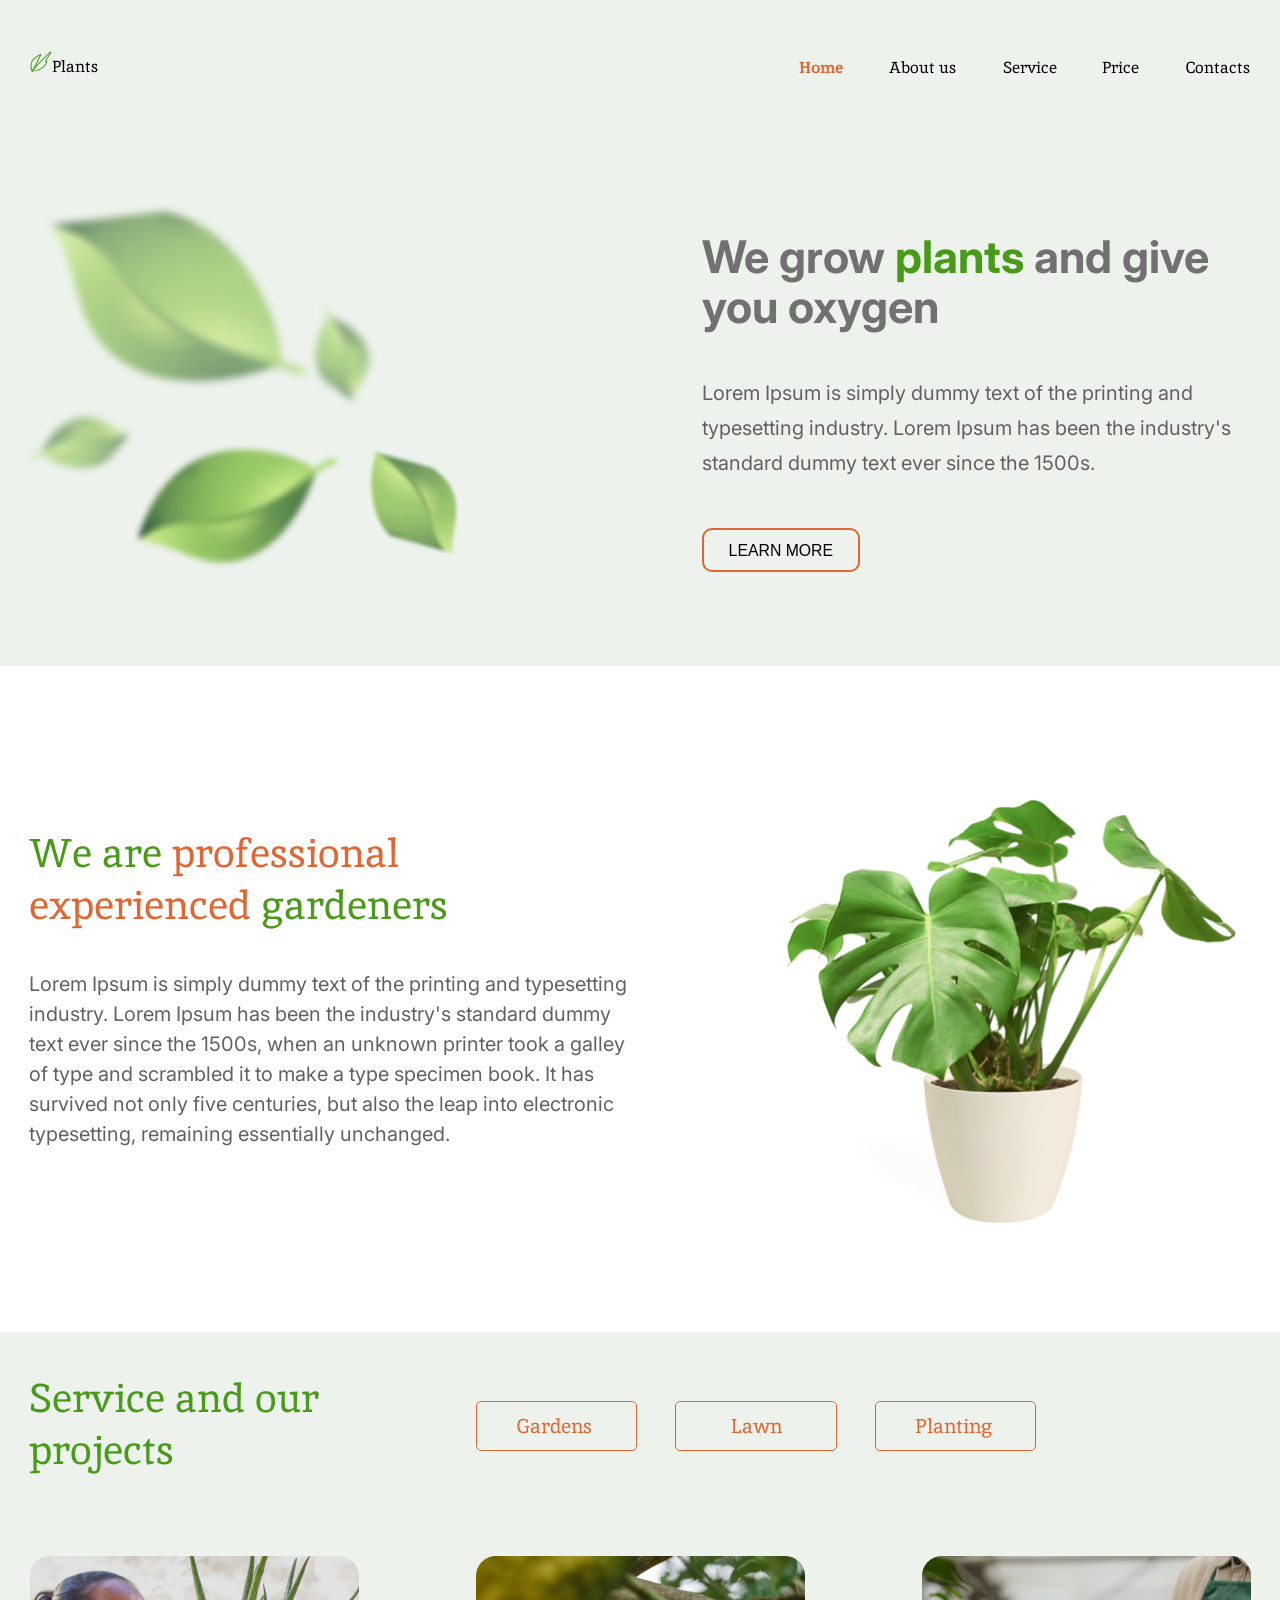
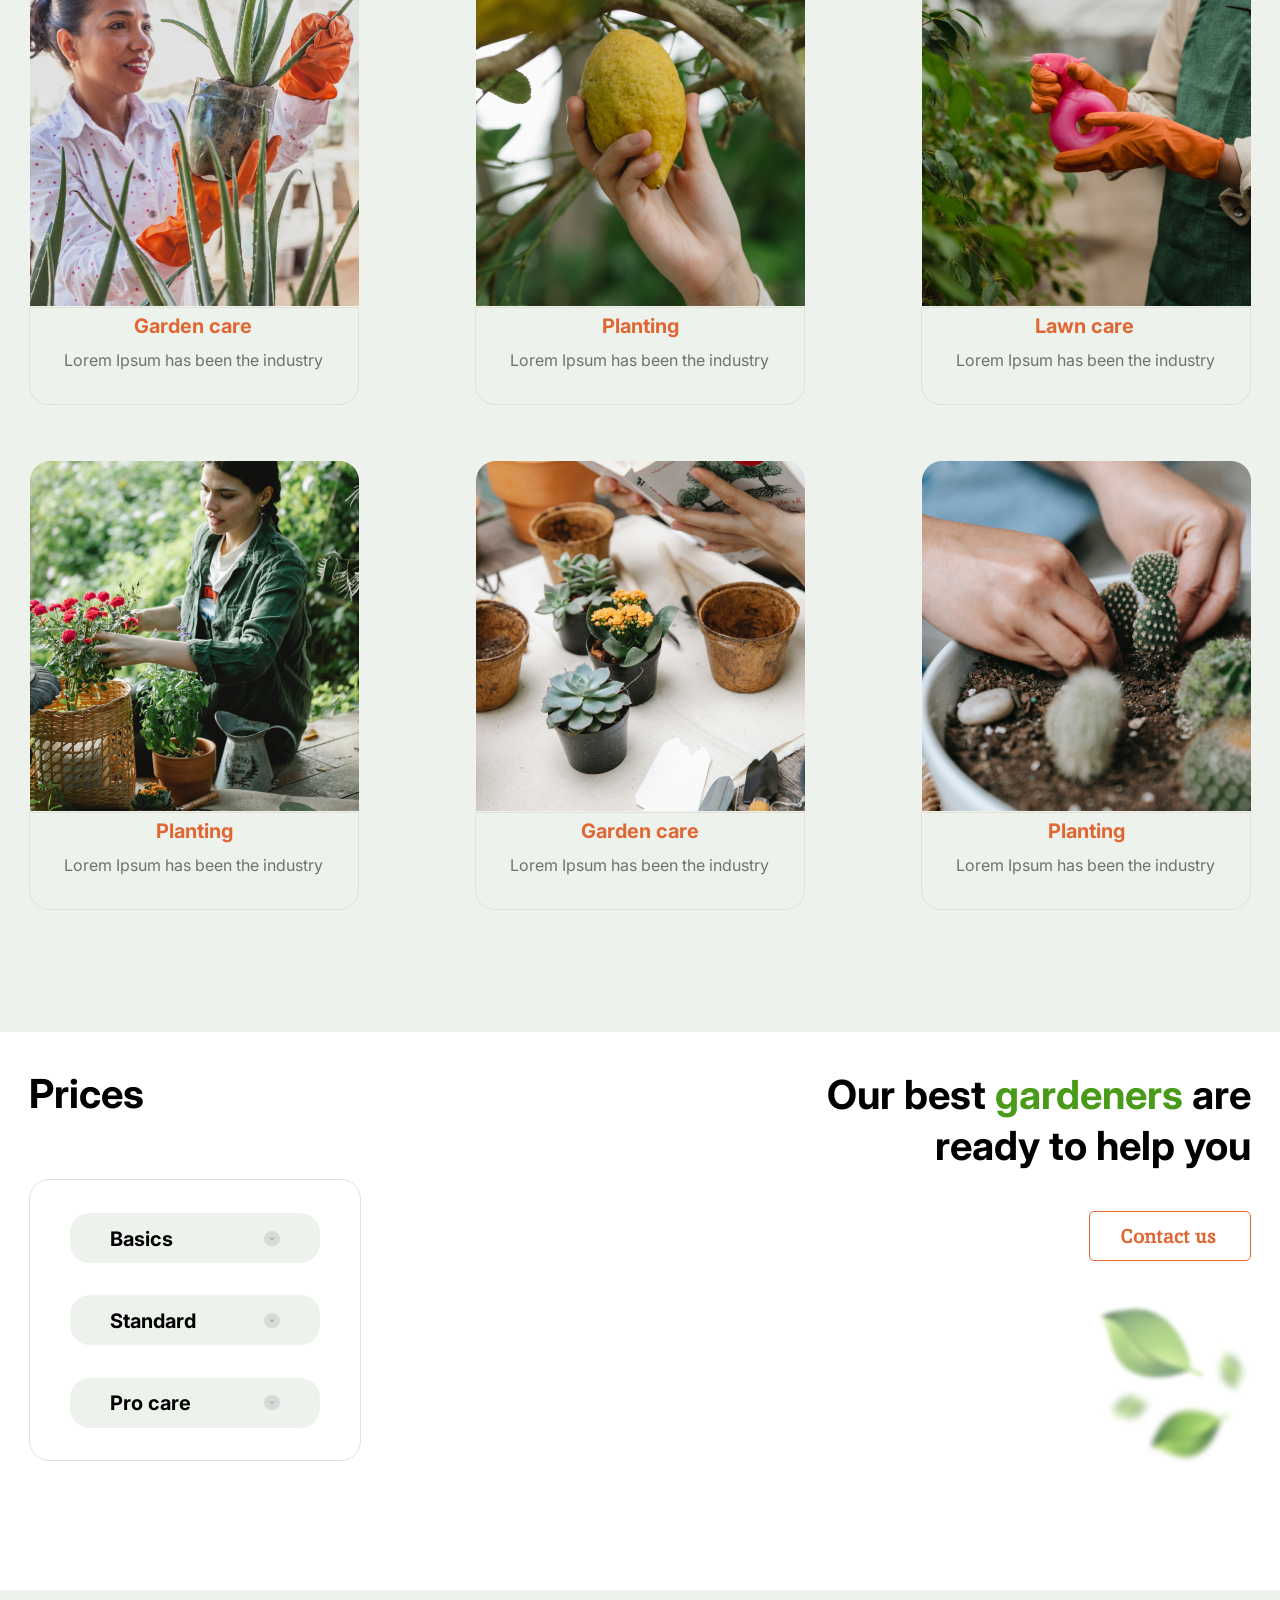
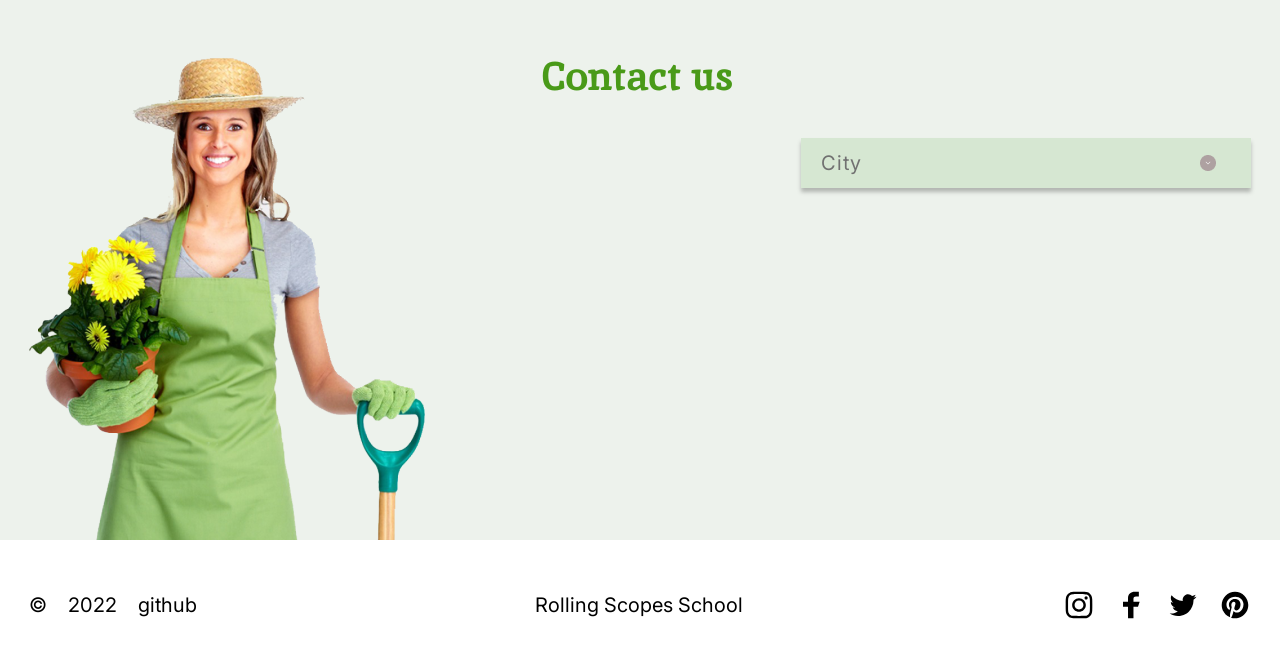
==== plants/index.html @ ed17586a "feat: add file index.js with self-assessment" ====
<!DOCTYPE html>
<html lang="en">
  <head>
    <meta charset="UTF-8">
    <meta http-equiv="X-UA-Compatible" content="IE=edge">
    <meta name="viewport" content="width=device-width, initial-scale=1.0">

    <link rel="icon" href="favicon.ico">
    <link rel="preconnect" href="https://fonts.googleapis.com">
    <link rel="preconnect" href="https://fonts.gstatic.com" crossorigin>
    <link
      href="https://fonts.googleapis.com/css2?family=Inika&family=Inter:wght@400;700&display=swap"
      rel="stylesheet"
    >

    <link rel="stylesheet" href="./style.css">
    <title>Plants</title>
  </head>
  <body>
    <!-- HEADER -->

    <header class="header">
      <div class="navbar">
        <div class="logo-box">
          <img class="logo-img" src="./assets/logo.svg" alt="Plants logo">
          <span class="logo-text">Plants</span>
        </div>

        <!-- NAVIGATION -->

        <nav class="nav">
          <ul class="nav-list">
            <li>
              <a class="nav-link nav-link__active" href="#welcome">Home</a>
            </li>
            <li><a class="nav-link nav-link__2" href="#about">About us</a></li>
            <li><a class="nav-link nav-link__3" href="#service">Service</a></li>
            <li><a class="nav-link nav-link__4" href="#prices">Price</a></li>
            <li>
              <a class="nav-link nav-link__5" href="#contacts">Contacts</a>
            </li>
          </ul>
        </nav>
      </div>
    </header>
    <main class="main">
      <!-- WELCOME SECTION -->

      <section class="section-welcome welcome" id="welcome">
        <div class="welcome-content content">
          <img class="welcome-img" src="./assets/leafs.png" alt="Leafs image">
          <div class="welcome-box">
            <h1 class="welcome-heading">
              We grow
              <span class="welcome-heading__green-text">plants</span>
              and give you oxygen
            </h1>
            <p class="welcome-text">
              Lorem Ipsum is simply dummy text of the printing and typesetting
              industry. Lorem Ipsum has been the industry's standard dummy text
              ever since the 1500s.
            </p>
            <button class="welcome-btn btn">Learn more</button>
          </div>
        </div>
      </section>

      <!-- ABOUT SECTION -->

      <section class="section-about about" id="about">
        <div class="about-content content">
          <div class="about-box">
            <h2 class="about-heading">
              We are
              <span class="about-heading__orange-text"
                >professional experienced</span
              >
              gardeners
            </h2>
            <p class="about-text">
              Lorem Ipsum is simply dummy text of the printing and typesetting
              industry. Lorem Ipsum has been the industry's standard dummy text
              ever since the 1500s, when an unknown printer took a galley of
              type and scrambled it to make a type specimen book. It has
              survived not only five centuries, but also the leap into
              electronic typesetting, remaining essentially unchanged.
            </p>
          </div>
          <img
            class="about-img"
            src="./assets/houseplant.png"
            alt="Houseplant image"
          >
        </div>
      </section>

      <!-- SERVICE SECTION -->
      <section class="section-service service" id="service">
        <div class="service-content content">
          <div class="service-box">
            <h2 class="service-heading">Service and our projects</h2>
            <div class="service-btns">
              <button class="service-btn btn">Gardens</button>
              <button class="service-btn btn">Lawn</button>
              <button class="service-btn btn">Planting</button>
            </div>
          </div>
          <div class="service-options">
            <div class="option-item">
              <img src="./assets/service1.png" alt="" class="option-img">
              <div class="option-box">
                <div class="option-name">Garden care</div>
                <div class="option-text">Lorem Ipsum has been the industry</div>
              </div>
            </div>
            <div class="option-item">
              <img src="./assets/service2.png" alt="" class="option-img">
              <div class="option-box">
                <div class="option-name">Planting</div>
                <div class="option-text">Lorem Ipsum has been the industry</div>
              </div>
            </div>
            <div class="option-item">
              <img src="./assets/service3.png" alt="" class="option-img">
              <div class="option-box">
                <div class="option-name">Lawn care</div>
                <div class="option-text">Lorem Ipsum has been the industry</div>
              </div>
            </div>
            <div class="option-item">
              <img src="./assets/service4.png" alt="" class="option-img">
              <div class="option-box">
                <div class="option-name">Planting</div>
                <div class="option-text">Lorem Ipsum has been the industry</div>
              </div>
            </div>
            <div class="option-item">
              <img src="./assets/service5.png" alt="" class="option-img">
              <div class="option-box">
                <div class="option-name">Garden care</div>
                <div class="option-text">Lorem Ipsum has been the industry</div>
              </div>
            </div>
            <div class="option-item">
              <img src="./assets/service6.png" alt="" class="option-img">
              <div class="option-box">
                <div class="option-name">Planting</div>
                <div class="option-text">Lorem Ipsum has been the industry</div>
              </div>
            </div>
          </div>
        </div>
      </section>

      <!-- PRICES SECTION -->

      <section class="section-prices prices" id="prices">
        <div class="prices-content content">
          <div class="prices-box">
            <h2 class="prices-heading">Prices</h2>
            <div class="prices-block">
              <div class="block-item">
                <p class="block-text">Basics</p>
                <img
                  class="block-img"
                  src="./assets/prices-btn.png"
                  alt="Prices button"
                >
              </div>
              <div class="block-item">
                <p class="block-text">Standard</p>
                <img
                  class="block-img"
                  src="./assets/prices-btn.png"
                  alt="Prices button"
                >
              </div>
              <div class="block-item">
                <p class="block-text">Pro care</p>
                <img
                  class="block-img"
                  src="./assets/prices-btn.png"
                  alt="Prices button"
                >
              </div>
            </div>
          </div>
          <div class="calling-box">
            <p class="calling-text">
              Our best <span class="calling-text__green">gardeners</span> are
              ready to help you
            </p>
            <button class="calling-btn btn">Contact us</button>
            <img
              class="calling-img"
              src="./assets/leafs_prices.png"
              alt="Leafs image"
            >
          </div>
        </div>
      </section>

      <!-- CONTACT US SECTION -->

      <section class="section-contacts contacts" id="contacts">
        <div class="contacts-content content">
          <img
            class="contacts-img"
            src="./assets/woman.png"
            alt="Woman with flowers"
          >
          <h2 class="contacts-heading">Contact us</h2>
          <div class="city-box">
            <div class="city-text">City</div>
            <img
              class="city-img"
              src="./assets/contacts_btn.png"
              alt="Contacts button"
            >
          </div>
        </div>
      </section>
    </main>

    <!-- FOOTER -->

    <footer class="footer">
      <div class="footer-content content">
        <div class="footer-data">
          <p>&copy;</p>
          <p>2022</p>
          <p>
            <a class="github-link footer-link" href="https://github.com/Ir4D"
              >github</a
            >
          </p>
        </div>
        <div class="footer-school">
          <p>
            <a
              class="school-link footer-link"
              href="https://rs.school/js-stage0/"
              >Rolling Scopes School</a
            >
          </p>
        </div>
        <div class="footer-media">
          <ul class="media-list">
            <li>
              <a class="media-icon media-inst footer-link" href="#">
                <img
                  class="media-icon"
                  src="./assets/media_inst.svg"
                  alt="Instagram icon"
                >
              </a>
            </li>
            <li>
              <a class="media-icon media-fb footer-link" href="#">
                <img
                  class="media-icon"
                  src="./assets/media_fb.svg"
                  alt="Facebook icon"
                >
              </a>
            </li>
            <li>
              <a class="media-icon media-tw footer-link" href="#">
                <img
                  class="media-icon"
                  src="./assets/media_tw.svg"
                  alt="Twitter icon"
                >
              </a>
            </li>
            <li>
              <a class="media-icon media-pint footer-link" href="#">
                <img
                  class="media-icon"
                  src="./assets/media_pint.svg"
                  alt="Pinterest icon"
                >
              </a>
            </li>
          </ul>
        </div>
      </div>
    </footer>
    <script src="index.js"></script>
  </body>
</html>
---- plants/style.css ----
* {
  margin: 0;
  padding: 0;
  box-sizing: border-box;
}

html {
  font-size: 62.5%;
  scroll-behavior: smooth;
}

body {
  font-family: "Inter", sans-serif;
  font-weight: 400;
  line-height: 1;
}

/* ****************************** */
/* GENERAL REUSABLE STYLES */
/* ****************************** */

.content {
  width: 122rem;
  margin: 0 auto;
}

.btn {
  transition-duration: 0.3s;
}

.btn:hover {
  background-color: #e06733;
  color: #ffffff;
  cursor: pointer;
}

/* ****************************** */
/* HEADER */
/* ****************************** */

.header {
  background-color: #edf2ec;
  font-family: "Inika", serif;
  height: 13.4rem;
  display: flex;
  align-items: center;
}

.logo-box {
  margin-top: -1.4rem;
  margin-left: -0.2rem;
}

.logo-img {
  width: 2.55rem;
  height: 2.16rem;
  margin-top: 0.54rem;
}

.logo-text {
  font-size: 1.6rem;
  line-height: 0.01rem;
  color: #000000;
  margin-left: -0.41rem;
}

.navbar {
  display: flex;
  justify-content: space-between;
  align-items: center;
  width: 122rem;
  margin: 0 auto;
  height: 5rem;
}

.nav-list {
  display: flex;
  justify-content: space-between;
  width: 45.25rem;
  list-style: none;
  margin-top: 0.13rem;
}

.nav-link:link,
.nav-link:visited {
  text-decoration: none;
  font-size: 1.6rem;
  color: #010201;
  transition: all 0.3s;
}

.nav-link:hover,
.nav-link:active,
.nav-link__active:link,
.nav-link__active:visited {
  color: #e06733;
  font-weight: 700;
  cursor: pointer;
}

.nav-link__active {
  margin-left: 0.1rem;
  letter-spacing: 0.032rem;
  font-weight: 900;
}

.nav-link__2 {
  margin-left: -0.02rem;
}

.nav-link__3 {
  margin-left: 0.1rem;
}

.nav-link__4 {
  margin-right: 0.1rem;
}

.nav-link__5 {
  margin-right: 0.02rem;
}

/* ****************************** */
/* WELCOME SECTION */
/* ****************************** */

.section-welcome {
  height: 53.2rem;
  background-color: #edf2ec;
}

.welcome-content {
  display: flex;
  padding-top: 6.2rem;
}

.welcome-img {
  width: 46.2rem;
  height: 42.3rem;
  margin-top: -0.9rem;
  margin-left: -0.95rem;
}

.welcome-box {
  width: 54.9rem;
  height: 34rem;
  margin-left: 22rem;
  margin-top: 3.6rem;
}

.welcome-heading {
  color: #717171;
  font-size: 4.5rem;
  font-weight: 700;
  font-style: normal;
  line-height: 5rem;
}

.welcome-heading__green-text {
  color: #499a18;
}

.welcome-text {
  font-size: 2rem;
  font-style: normal;
  line-height: 175%;
  color: #636060;
  margin-top: 4.37rem;
}

.welcome-btn {
  border: 2px solid #e06733;
  border-radius: 10px;
  background-color: #edf2ec;
  margin-top: 4.75rem;
  text-transform: uppercase;
  color: #000000;
  font-size: 1.58rem;
  line-height: 1.7rem;
  padding: 1.15rem 2.48rem;
}

/* ****************************** */
/* ABOUT SECTION */
/* ****************************** */

.section-about {
  height: 66.6rem;
  background-color: #ffffff;
}

.about-content {
  display: flex;
  justify-content: space-between;
  padding-top: 9.3rem;
}

.about-box {
  width: 60.5rem;
  margin-top: 6.8rem;
  margin-left: -0.1rem;
  margin-right: -1rem;
}

.about-heading {
  width: 46.3rem;
  font-family: "Inika";
  font-style: normal;
  font-weight: 400;
  font-size: 4rem;
  line-height: 5.2rem;
  color: #499a18;
}

.about-heading__orange-text {
  color: #e06733;
}

.about-text {
  margin-top: 3.83rem;
  font-family: "Inter";
  font-style: normal;
  font-weight: 400;
  font-size: 2rem;
  line-height: 3rem;
  color: #636060;
}

.about-img {
  width: 46.35rem;
  height: 48rem;
}

/* ****************************** */
/* SERVICE SECTION */
/* ****************************** */

.section-service {
  height: 130rem;
  background-color: #edf2ec;
}

.service-content {
  padding-top: 4rem;
}

.service-box {
  display: flex;
  justify-content: space-between;
  width: 100.7rem;
}

.service-heading {
  font-family: "Inika";
  font-style: normal;
  font-weight: 400;
  font-size: 4rem;
  line-height: 5.2rem;
  color: #499a18;
  width: 30.6rem;
  margin-left: -0.1rem;
}

.service-btn {
  background-color: #edf2ec;
  border: 1px solid #e06733;
  border-radius: 5px;
  margin-top: 2.93rem;
  width: 16.12rem;
  height: 4.95rem;
  margin-left: 3.5rem;
  font-family: "Inika";
  font-style: normal;
  font-weight: 400;
  color: #e06733;
  font-size: 2rem;
  line-height: 2.6rem;
  padding-top: 0.01rem;
}

.service-btn:nth-child(1) {
  letter-spacing: 0.008rem;
  padding-right: 0.49rem;
}

.service-btn:nth-child(3) {
  letter-spacing: 0.007rem;
  margin-right: 0.12rem;
  padding-right: 0.28rem;
}

.service-options {
  display: grid;
  grid-template-columns: repeat(3, 1fr);
  grid-column-gap: 11.6rem;
  padding-top: 8rem;
  margin-right: -0.04rem;
  margin-left: -0.15rem;
}

.option-item {
  padding-bottom: 5.55rem;
}

.option-box {
  height: 9.8rem;
  border: 1px solid #e3e1d5;
  border-radius: 0 0 2rem 2rem;
}

.option-name {
  font-weight: 700;
  font-size: 2rem;
  line-height: 1.7rem;
  color: #e06733;
  text-align: center;
  margin: 1rem 0.08rem 1.5rem 0rem;
}

.option-item:nth-child(2) .option-box .option-name {
  margin-left: 0.35rem;
}

.option-item:nth-child(3) .option-box .option-name {
  margin-right: 0.25rem;
}

.option-item:nth-child(4) .option-box .option-name {
  margin-left: 0.24rem;
}

.option-item:nth-child(5) .option-box .option-name {
  margin-left: 0.17rem;
}

.option-item:nth-child(6) .option-box .option-name {
  margin-left: 0.25rem;
}

.option-text {
  text-align: center;
  font-size: 1.6rem;
  line-height: 2rem;
  color: #717171;
}

/* ****************************** */
/* PRICES SECTION */
/* ****************************** */

.section-prices {
  height: 55.84rem;
  background-color: #ffffff;
}

.prices-content {
  display: flex;
  justify-content: space-between;
  padding-top: 3.84rem;
}

.prices-box {
  width: 33.2rem;
}

.prices-heading {
  font-weight: 700;
  font-size: 4rem;
  line-height: 4.8rem;
  color: #000000;
  margin-left: -0.11rem;
}

.prices-block {
  display: flex;
  flex-direction: column;
  justify-content: space-evenly;
  width: 33.2rem;
  height: 28.201rem;
  border: 1px solid #e3e1d5;
  border-radius: 2rem;
  margin-top: 6.1rem;
  margin-left: -0.11rem;
  padding-left: 4.05rem;
}

.block-item {
  display: flex;
  justify-content: space-between;
  align-items: center;
  background-color: #edf2ec;
  border-radius: 20px;
  width: 25rem;
  height: 5rem;
  padding: 0.19rem 4rem 0 3.93rem;
}

.block-item:nth-child(3) {
  padding-top: 0.12rem;
}

.block-text {
  font-weight: 700;
  font-size: 2rem;
  line-height: 2rem;
  color: #000000;
}

.block-img {
  width: 1.6rem;
  height: 1.6rem;
}

.calling-box {
  display: flex;
  flex-direction: column;
  align-items: flex-end;
  width: 45.2rem;
}

.calling-text {
  font-size: 4rem;
  font-weight: 700;
  color: #000000;
  line-height: 5.1rem;
  text-align: end;
  margin-top: -0.1rem;
  margin-right: -0.12rem;
}

.calling-text__green {
  color: #499a18;
}

.calling-btn {
  border: 1px solid #e06733;
  border-radius: 5px;
  width: 16.2rem;
  height: 5rem;
  background-color: #ffffff;
  font-family: "Inika";
  font-weight: 700;
  font-size: 20px;
  line-height: 26px;
  text-align: center;
  color: #e06733;
  margin-top: 4rem;
  margin-right: -0.11rem;
  padding-right: 0.28rem;
}

.calling-img {
  width: 16.4rem;
  height: 18.6rem;
  margin-top: 3.45rem;
  margin-right: -0.85rem;
}

/* ****************************** */
/* CONTACT US SECTION */
/* ****************************** */

.section-contacts {
  height: 55rem;
  background-color: #edf2ec;
}

.contacts-content {
  display: flex;
  justify-content: space-between;
  padding-top: 5.32rem;
}

.contacts-img {
  width: 40rem;
  height: 49.699rem;
  margin-left: -0.1rem;
  margin-top: -0.1rem;
}

.contacts-heading {
  font-family: "Inika";
  font-weight: 900;
  font-size: 4rem;
  letter-spacing: -0.009rem;
  color: #499a18;
  margin-top: 1.2rem;
  margin-left: 4.42rem;
}

.city-box {
  display: flex;
  justify-content: space-between;
  align-items: center;
  width: 45rem;
  height: 5rem;
  background: #d6e7d2;
  box-shadow: 0px 4px 4px rgba(0, 0, 0, 0.25);
  border-radius: 0px;
  margin-top: 9.48rem;
  margin-right: -0.1rem;
  padding: 0 3.46rem 0 1.987rem;
}

.city-text {
  font-size: 2rem;
  line-height: 4rem;
  letter-spacing: 0.05em;
  color: #717171;
}

/* ****************************** */
/* FOOTER */
/* ****************************** */

.footer {
  height: 13rem;
  background-color: #ffffff;
}

.footer-content {
  display: flex;
  justify-content: space-between;
  padding-top: 2rem;
}

.footer-data {
  display: flex;
  justify-content: space-between;
  width: 16.83rem;
  font-size: 2rem;
  line-height: 5rem;
  color: #000000;
  margin-top: 1.99rem;
  margin-left: -0.1rem;
}

.github-link {
  text-decoration: none;
  color: #000000;
}

.footer-school {
  font-size: 2rem;
  line-height: 5rem;
  color: #000000;
  margin-top: 2rem;
  margin-left: 1.76rem;
}

.school-link {
  text-decoration: none;
  color: #000000;
}

.media-list {
  display: flex;
  justify-content: space-between;
  list-style: none;
  width: 18.8rem;
  margin-top: 2.9rem;
  margin-right: -0.07rem;
}

.footer-link:link,
.footer-link:visited {
  text-decoration: none;
  transition-duration: 0.3s;
}

.footer-link:hover,
.footer-link:active {
  cursor: pointer;
  filter: drop-shadow(2px 2px 1px #499a18);
}
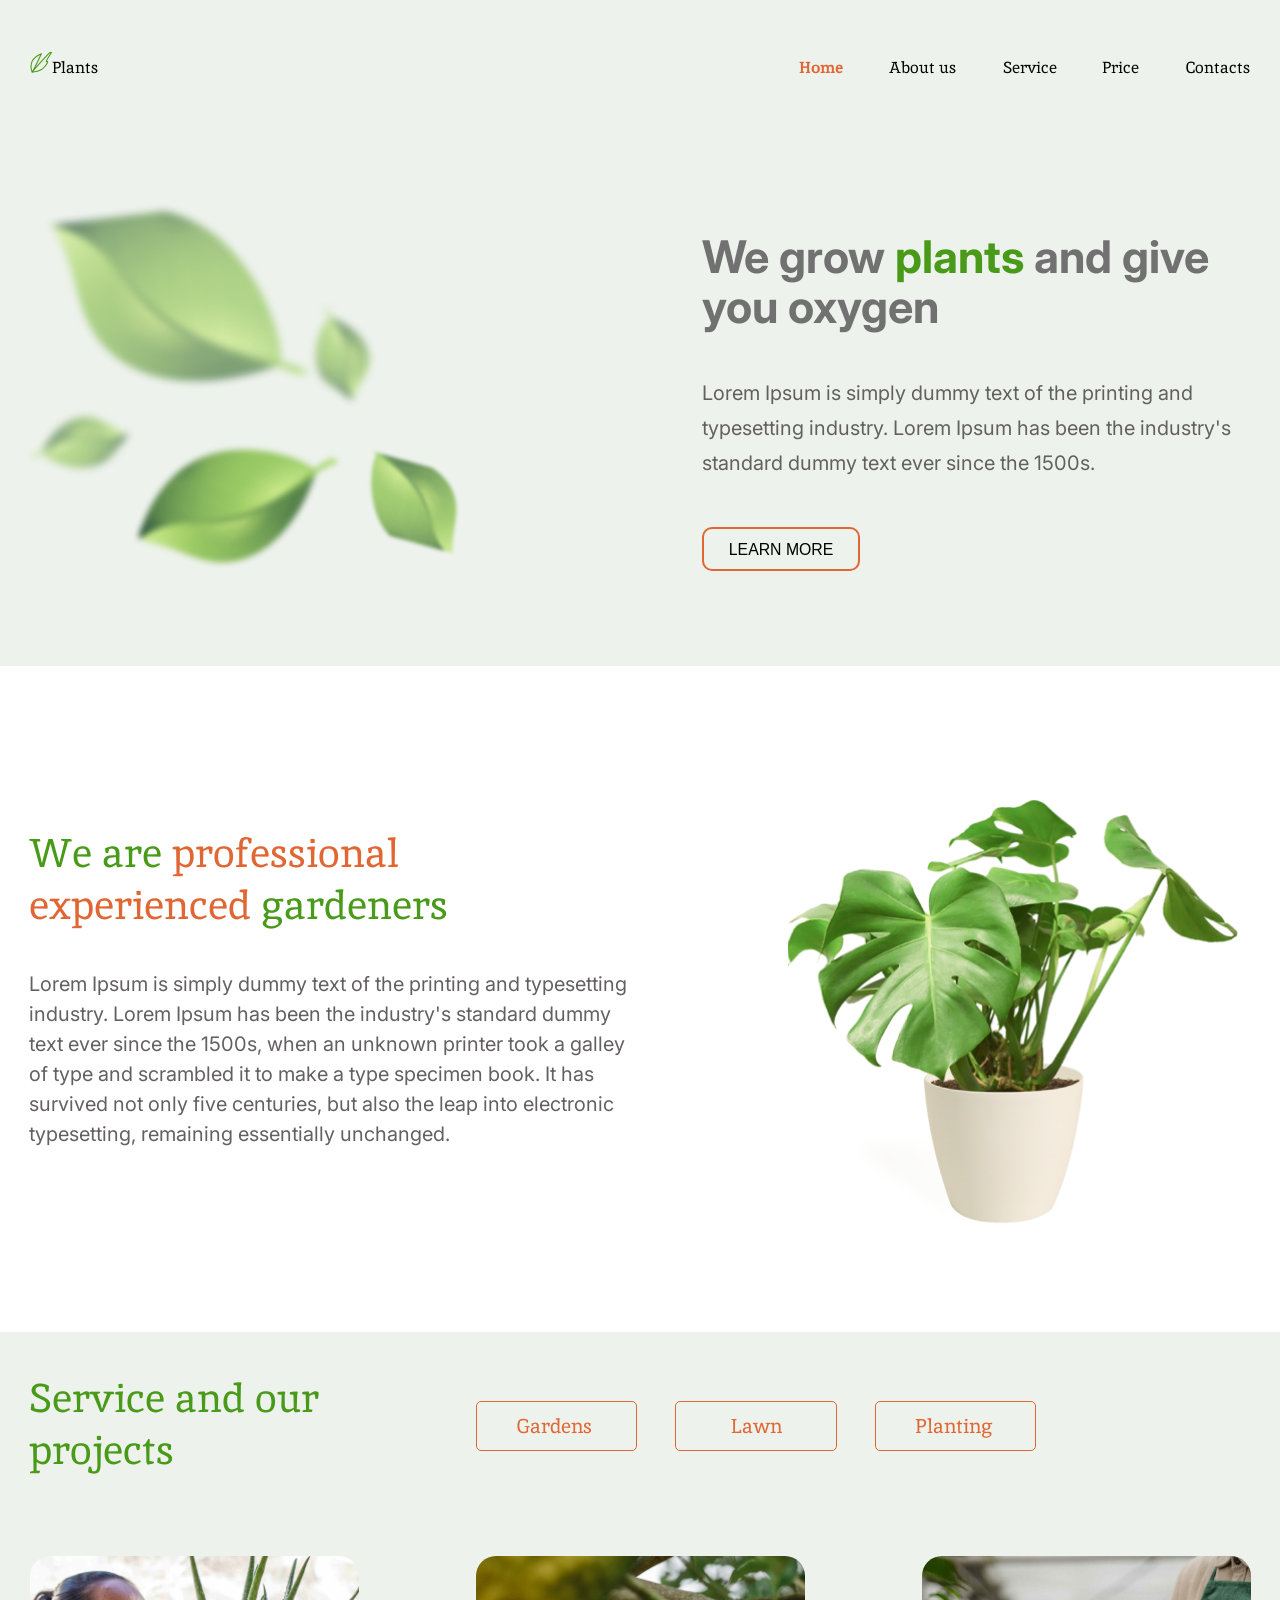
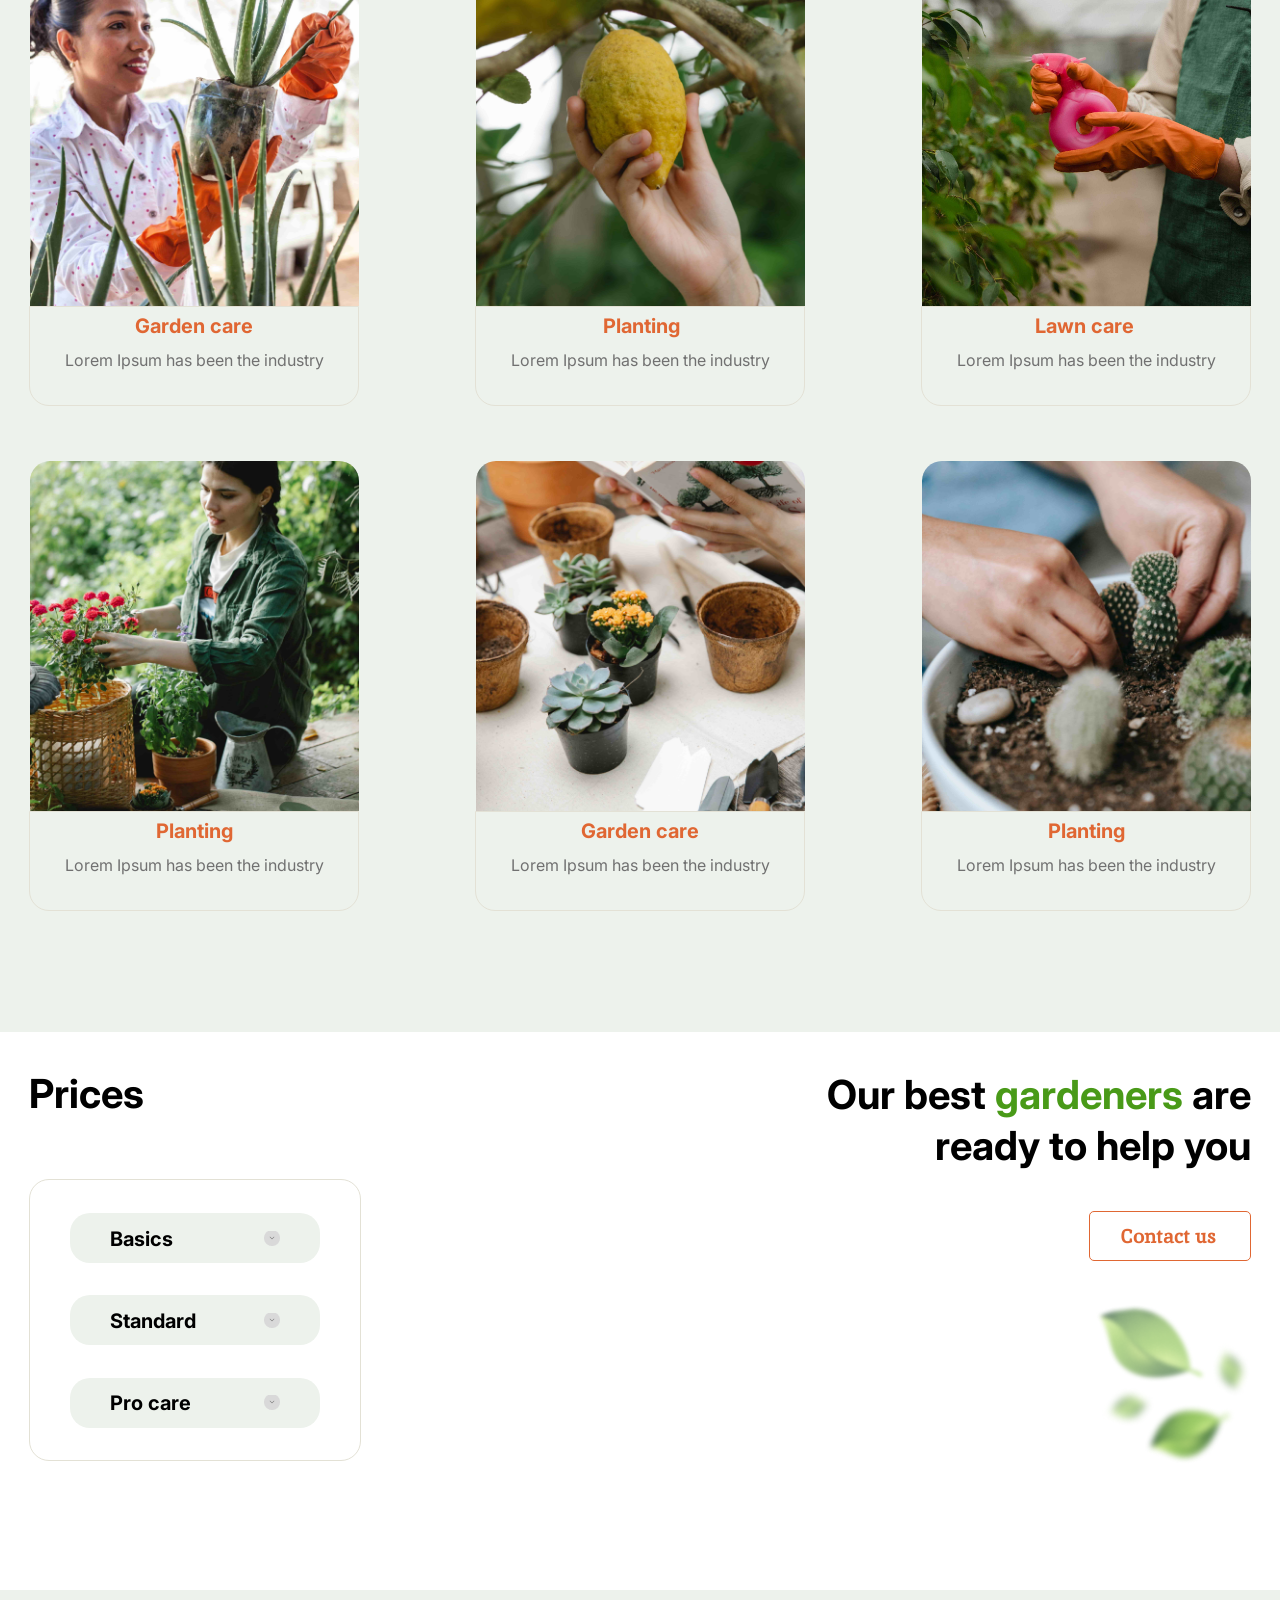
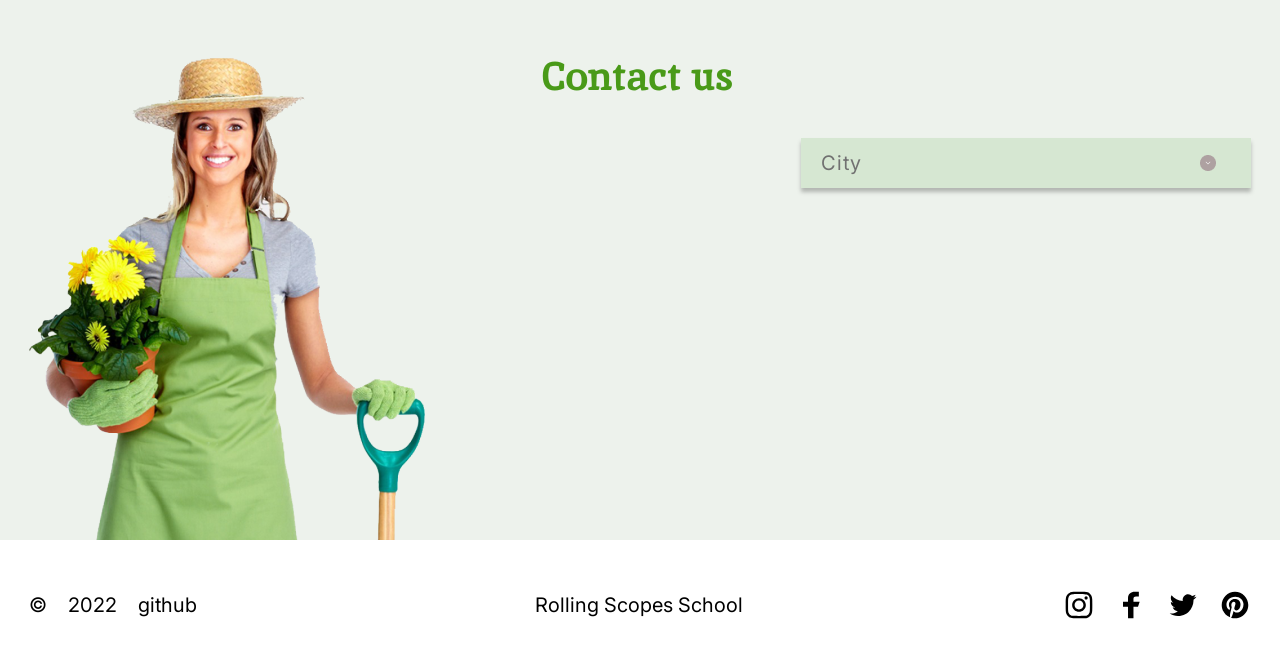
==== commit ced48a16: "refactor: change img and icon insertion to css properties" ====
--- a/plants/index.html
+++ b/plants/index.html
@@ -22,7 +22,7 @@
     <header class="header">
       <div class="navbar">
         <div class="logo-box">
-          <img class="logo-img" src="./assets/logo.svg" alt="Plants logo">
+          <div class="logo-img"></div>
           <span class="logo-text">Plants</span>
         </div>
 
@@ -48,7 +48,7 @@
 
       <section class="section-welcome welcome" id="welcome">
         <div class="welcome-content content">
-          <img class="welcome-img" src="./assets/leafs.png" alt="Leafs image">
+          <div class="welcome-img"></div>
           <div class="welcome-box">
             <h1 class="welcome-heading">
               We grow
@@ -86,11 +86,7 @@
               electronic typesetting, remaining essentially unchanged.
             </p>
           </div>
-          <img
-            class="about-img"
-            src="./assets/houseplant.png"
-            alt="Houseplant image"
-          >
+          <div class="about-img"></div>
         </div>
       </section>
 
@@ -107,42 +103,42 @@
           </div>
           <div class="service-options">
             <div class="option-item">
-              <img src="./assets/service1.png" alt="" class="option-img">
+              <div class="option-img img-service1"></div>
               <div class="option-box">
                 <div class="option-name">Garden care</div>
                 <div class="option-text">Lorem Ipsum has been the industry</div>
               </div>
             </div>
             <div class="option-item">
-              <img src="./assets/service2.png" alt="" class="option-img">
+              <div class="option-img img-service2"></div>
               <div class="option-box">
                 <div class="option-name">Planting</div>
                 <div class="option-text">Lorem Ipsum has been the industry</div>
               </div>
             </div>
             <div class="option-item">
-              <img src="./assets/service3.png" alt="" class="option-img">
+              <div class="option-img img-service3"></div>
               <div class="option-box">
                 <div class="option-name">Lawn care</div>
                 <div class="option-text">Lorem Ipsum has been the industry</div>
               </div>
             </div>
             <div class="option-item">
-              <img src="./assets/service4.png" alt="" class="option-img">
+              <div class="option-img img-service4"></div>
               <div class="option-box">
                 <div class="option-name">Planting</div>
                 <div class="option-text">Lorem Ipsum has been the industry</div>
               </div>
             </div>
             <div class="option-item">
-              <img src="./assets/service5.png" alt="" class="option-img">
+              <div class="option-img img-service5"></div>
               <div class="option-box">
                 <div class="option-name">Garden care</div>
                 <div class="option-text">Lorem Ipsum has been the industry</div>
               </div>
             </div>
             <div class="option-item">
-              <img src="./assets/service6.png" alt="" class="option-img">
+              <div class="option-img img-service6"></div>
               <div class="option-box">
                 <div class="option-name">Planting</div>
                 <div class="option-text">Lorem Ipsum has been the industry</div>
@@ -161,27 +157,15 @@
             <div class="prices-block">
               <div class="block-item">
                 <p class="block-text">Basics</p>
-                <img
-                  class="block-img"
-                  src="./assets/prices-btn.png"
-                  alt="Prices button"
-                >
+                <div class="block-img"></div>
               </div>
               <div class="block-item">
                 <p class="block-text">Standard</p>
-                <img
-                  class="block-img"
-                  src="./assets/prices-btn.png"
-                  alt="Prices button"
-                >
+                <div class="block-img"></div>
               </div>
               <div class="block-item">
                 <p class="block-text">Pro care</p>
-                <img
-                  class="block-img"
-                  src="./assets/prices-btn.png"
-                  alt="Prices button"
-                >
+                <div class="block-img"></div>
               </div>
             </div>
           </div>
@@ -191,11 +175,7 @@
               ready to help you
             </p>
             <button class="calling-btn btn">Contact us</button>
-            <img
-              class="calling-img"
-              src="./assets/leafs_prices.png"
-              alt="Leafs image"
-            >
+            <div class="calling-img"></div>
           </div>
         </div>
       </section>
@@ -204,19 +184,11 @@
 
       <section class="section-contacts contacts" id="contacts">
         <div class="contacts-content content">
-          <img
-            class="contacts-img"
-            src="./assets/woman.png"
-            alt="Woman with flowers"
-          >
+          <div class="contacts-img"></div>
           <h2 class="contacts-heading">Contact us</h2>
           <div class="city-box">
             <div class="city-text">City</div>
-            <img
-              class="city-img"
-              src="./assets/contacts_btn.png"
-              alt="Contacts button"
-            >
+            <div class="city-img"></div>
           </div>
         </div>
       </section>
@@ -247,40 +219,16 @@
         <div class="footer-media">
           <ul class="media-list">
             <li>
-              <a class="media-icon media-inst footer-link" href="#">
-                <img
-                  class="media-icon"
-                  src="./assets/media_inst.svg"
-                  alt="Instagram icon"
-                >
-              </a>
-            </li>
-            <li>
-              <a class="media-icon media-fb footer-link" href="#">
-                <img
-                  class="media-icon"
-                  src="./assets/media_fb.svg"
-                  alt="Facebook icon"
-                >
-              </a>
-            </li>
-            <li>
-              <a class="media-icon media-tw footer-link" href="#">
-                <img
-                  class="media-icon"
-                  src="./assets/media_tw.svg"
-                  alt="Twitter icon"
-                >
-              </a>
-            </li>
-            <li>
-              <a class="media-icon media-pint footer-link" href="#">
-                <img
-                  class="media-icon"
-                  src="./assets/media_pint.svg"
-                  alt="Pinterest icon"
-                >
-              </a>
+              <a class="media-icon media-inst footer-link" href="#"> </a>
+            </li>
+            <li>
+              <a class="media-icon media-fb footer-link" href="#"> </a>
+            </li>
+            <li>
+              <a class="media-icon media-tw footer-link" href="#"> </a>
+            </li>
+            <li>
+              <a class="media-icon media-pint footer-link" href="#"> </a>
             </li>
           </ul>
         </div>
--- a/plants/style.css
+++ b/plants/style.css
@@ -47,21 +47,25 @@
 }
 
 .logo-box {
-  margin-top: -1.4rem;
-  margin-left: -0.2rem;
+  margin-top: -1.22rem;
+  margin-left: -0.05rem;
 }
 
 .logo-img {
-  width: 2.55rem;
-  height: 2.16rem;
+  display: inline-block;
+  width: 2.3rem;
+  height: 2.1rem;
   margin-top: 0.54rem;
+  margin-right: 0.09rem;
+  background: url(./assets/logo.svg) 100% 100% no-repeat;
+  background-size: cover;
 }
 
 .logo-text {
   font-size: 1.6rem;
-  line-height: 0.01rem;
   color: #000000;
   margin-left: -0.41rem;
+  margin-top: 0.5rem;
 }
 
 .navbar {
@@ -139,6 +143,8 @@
   height: 42.3rem;
   margin-top: -0.9rem;
   margin-left: -0.95rem;
+  background: url(./assets/leafs.png) 100% 100% no-repeat;
+  background-size: cover;
 }
 
 .welcome-box {
@@ -172,12 +178,12 @@
   border: 2px solid #e06733;
   border-radius: 10px;
   background-color: #edf2ec;
-  margin-top: 4.75rem;
+  margin-top: 4.65rem;
   text-transform: uppercase;
   color: #000000;
   font-size: 1.58rem;
   line-height: 1.7rem;
-  padding: 1.15rem 2.48rem;
+  padding: 1.22rem 2.5rem 1.05rem;
 }
 
 /* ****************************** */
@@ -229,6 +235,9 @@
 .about-img {
   width: 46.35rem;
   height: 48rem;
+  background: url(./assets/houseplant.png) 100% 100% no-repeat;
+  background-size: cover;
+  margin-right: -0.15rem;
 }
 
 /* ****************************** */
@@ -295,15 +304,52 @@
   grid-column-gap: 11.6rem;
   padding-top: 8rem;
   margin-right: -0.04rem;
-  margin-left: -0.15rem;
+  margin-left: -0.1rem;
 }
 
 .option-item {
-  padding-bottom: 5.55rem;
+  padding-bottom: 5.5rem;
+}
+
+.option-img {
+  width: 32.9rem;
+  height: 35rem;
+  border-radius: 2rem 2rem 0 0;
+  margin-left: 0.1rem;
+}
+
+.img-service1 {
+  background: url(./assets/service-1.png) 100% 50% no-repeat;
+  background-size: cover;
+}
+
+.img-service2 {
+  background: url(./assets/service-2.png) 100% 50% no-repeat;
+  background-size: cover;
+}
+
+.img-service3 {
+  background: url(./assets/service-3.png) 50% 100% no-repeat;
+  background-size: cover;
+}
+
+.img-service4 {
+  background: url(./assets/service-4.png) 100% 50% no-repeat;
+  background-size: cover;
+}
+
+.img-service5 {
+  background: url(./assets/service-5.png) 100% 50% no-repeat;
+  background-size: cover;
+}
+
+.img-service6 {
+  background: url(./assets/service-6.png) 100% 50% no-repeat;
+  background-size: cover;
 }
 
 .option-box {
-  height: 9.8rem;
+  height: 10rem;
   border: 1px solid #e3e1d5;
   border-radius: 0 0 2rem 2rem;
 }
@@ -314,7 +360,7 @@
   line-height: 1.7rem;
   color: #e06733;
   text-align: center;
-  margin: 1rem 0.08rem 1.5rem 0rem;
+  margin: 1.1rem 0.08rem 1.5rem 0rem;
 }
 
 .option-item:nth-child(2) .option-box .option-name {
@@ -409,6 +455,8 @@
 .block-img {
   width: 1.6rem;
   height: 1.6rem;
+  background: url(./assets/prices-btn.png) 100% 100% no-repeat;
+  background-size: cover;
 }
 
 .calling-box {
@@ -454,6 +502,8 @@
   height: 18.6rem;
   margin-top: 3.45rem;
   margin-right: -0.85rem;
+  background: url(./assets/leafs_prices.png) 100% 100% no-repeat;
+  background-size: cover;
 }
 
 /* ****************************** */
@@ -476,6 +526,8 @@
   height: 49.699rem;
   margin-left: -0.1rem;
   margin-top: -0.1rem;
+  background: url(./assets/woman.png) 100% 100% no-repeat;
+  background-size: cover;
 }
 
 .contacts-heading {
@@ -509,6 +561,13 @@
   color: #717171;
 }
 
+.city-img {
+  width: 1.6rem;
+  height: 1.6rem;
+  background: url(./assets/contacts_btn.png) 100% 100% no-repeat;
+  background-size: cover;
+}
+
 /* ****************************** */
 /* FOOTER */
 /* ****************************** */
@@ -562,6 +621,32 @@
   margin-right: -0.07rem;
 }
 
+.media-icon {
+  display: inline-block;
+  width: 3.2rem;
+  height: 3.2rem;
+}
+
+.media-inst {
+  background: url(./assets/media_inst.svg) 100% 100% no-repeat;
+  background-size: cover;
+}
+
+.media-fb {
+  background: url(./assets/media_fb.svg) 100% 100% no-repeat;
+  background-size: cover;
+}
+
+.media-tw {
+  background: url(./assets/media_tw.svg) 100% 100% no-repeat;
+  background-size: cover;
+}
+
+.media-pint {
+  background: url(./assets/media_pint.svg) 100% 100% no-repeat;
+  background-size: cover;
+}
+
 .footer-link:link,
 .footer-link:visited {
   text-decoration: none;
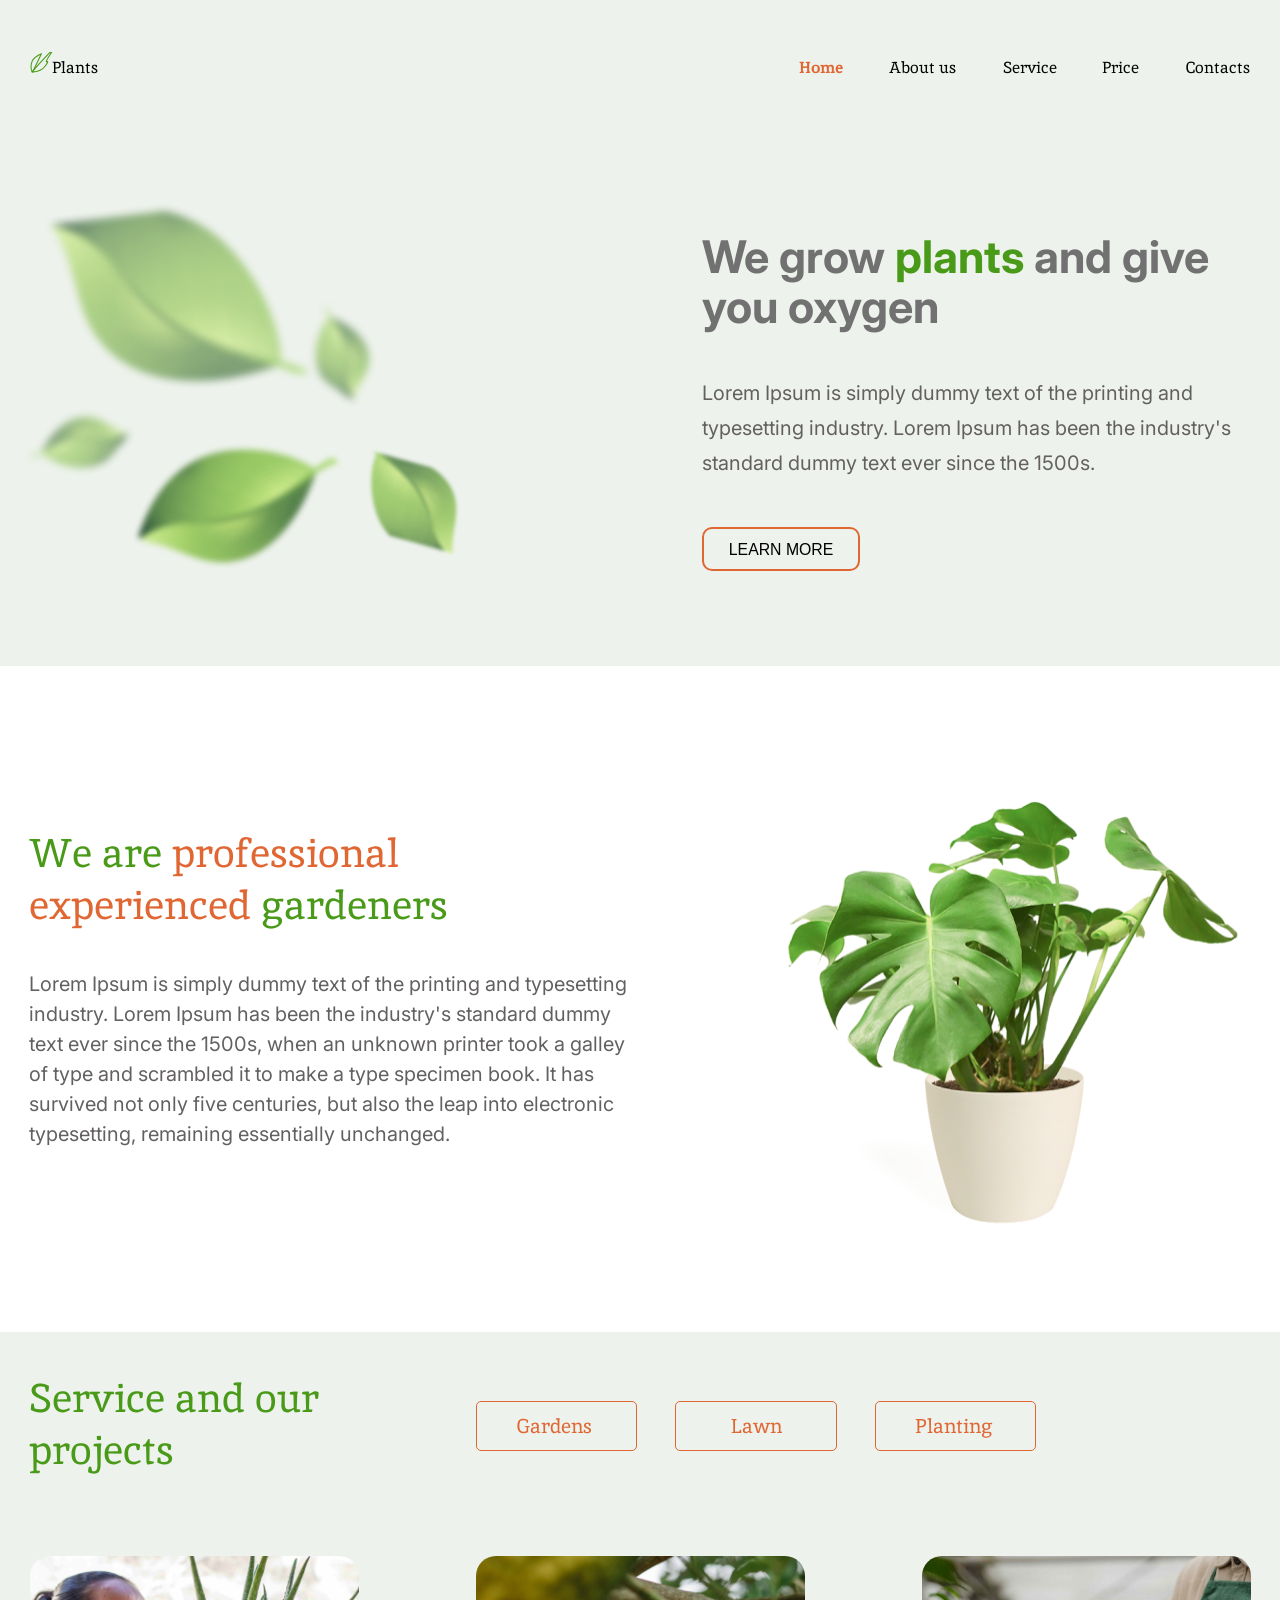
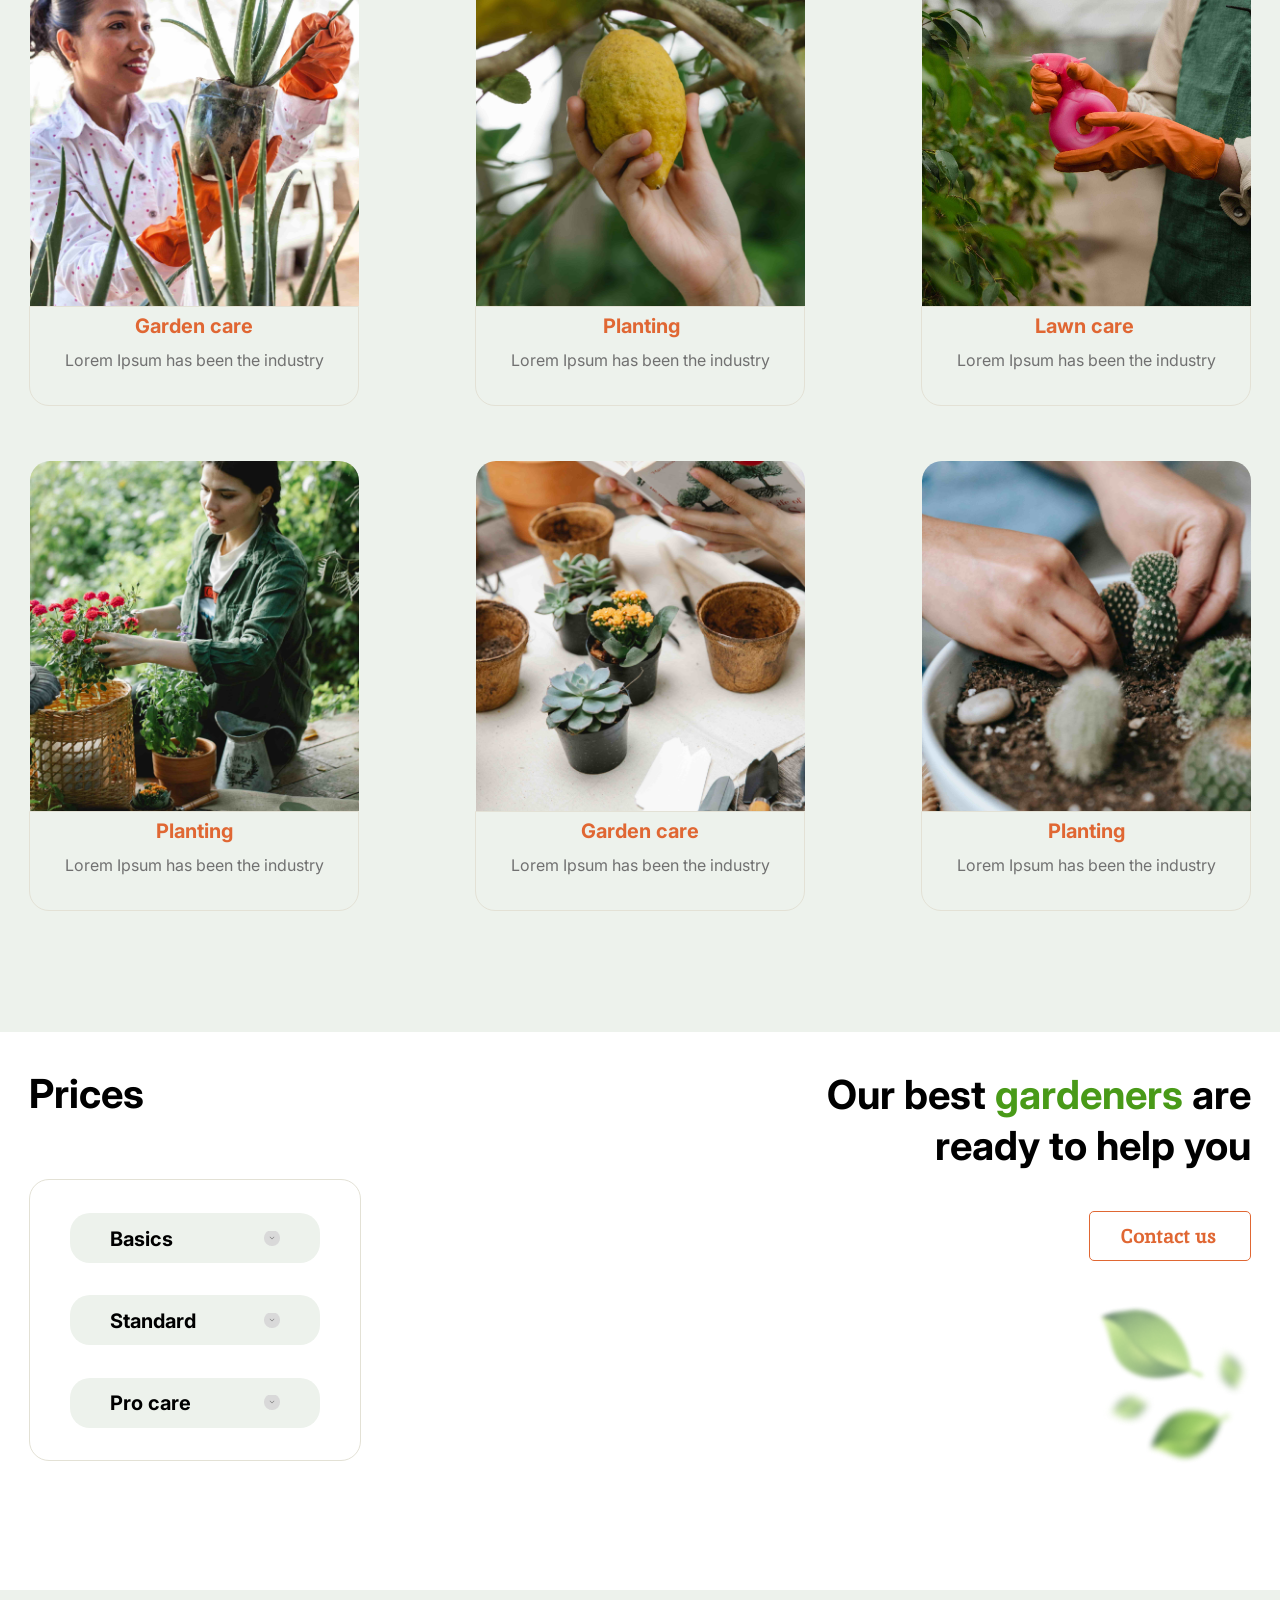
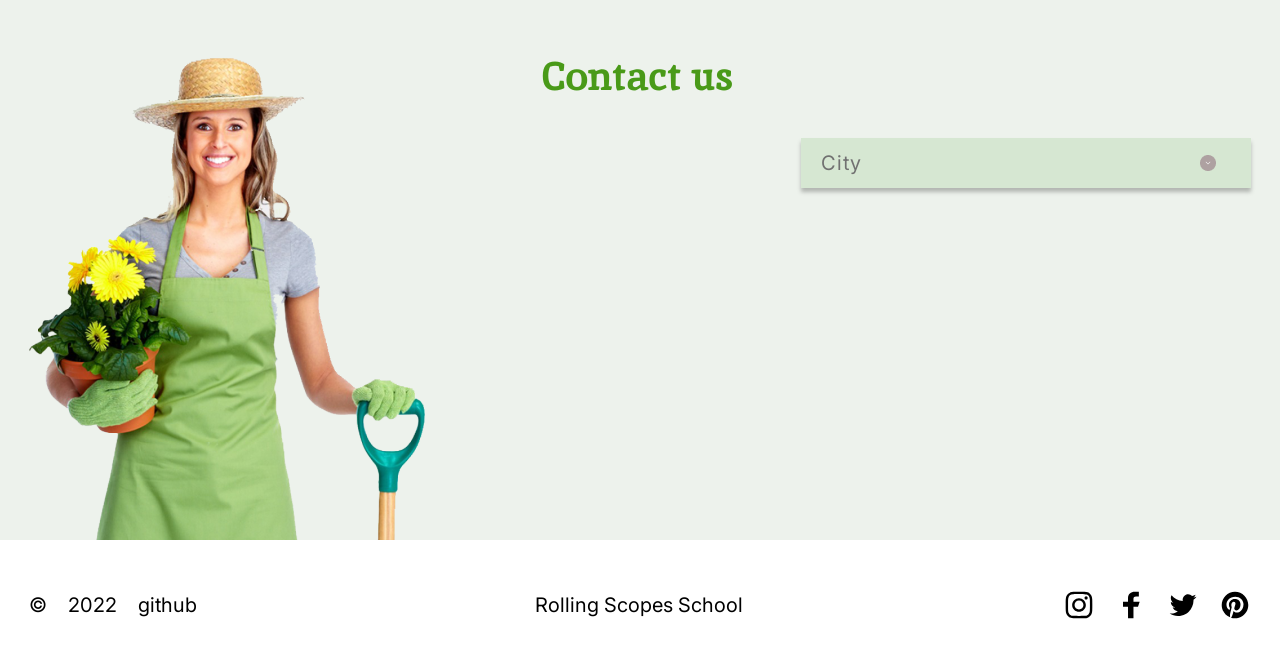
==== commit a65ea13e: "feat: add hamburger menu" ====
--- a/plants/index.html
+++ b/plants/index.html
@@ -13,7 +13,8 @@
       rel="stylesheet"
     >
 
-    <link rel="stylesheet" href="./style.css">
+    <link rel="stylesheet" href="./css/style.css">
+    <link rel="stylesheet" href="./css/queries.css">
     <title>Plants</title>
   </head>
   <body>
@@ -29,6 +30,12 @@
         <!-- NAVIGATION -->
 
         <nav class="nav">
+          <div class="burger-menu">
+            <span class="burger-line"></span>
+            <span class="burger-line"></span>
+            <span class="burger-line"></span>
+            <span class="burger-line"></span>
+          </div>
           <ul class="nav-list">
             <li>
               <a class="nav-link nav-link__active" href="#welcome">Home</a>
@@ -234,6 +241,6 @@
         </div>
       </div>
     </footer>
-    <script src="index.js"></script>
+    <script src="./index.js"></script>
   </body>
 </html>
--- a/plants/css/style.css
+++ b/plants/css/style.css
@@ -0,0 +1,661 @@
+* {
+  margin: 0;
+  padding: 0;
+  box-sizing: border-box;
+}
+
+html {
+  font-size: 62.5%;
+  scroll-behavior: smooth;
+}
+
+body {
+  font-family: "Inter", sans-serif;
+  font-weight: 400;
+  line-height: 1;
+}
+
+/* ****************************** */
+/* GENERAL REUSABLE STYLES */
+/* ****************************** */
+
+.content {
+  width: 122rem;
+  margin: 0 auto;
+}
+
+.btn {
+  transition-duration: 0.3s;
+}
+
+.btn:hover {
+  background-color: #e06733;
+  color: #ffffff;
+  cursor: pointer;
+}
+
+/* ****************************** */
+/* HEADER */
+/* ****************************** */
+
+.header {
+  background-color: #edf2ec;
+  font-family: "Inika", serif;
+  height: 13.4rem;
+  display: flex;
+  align-items: center;
+}
+
+.logo-box {
+  margin-top: -1.22rem;
+  margin-left: -0.05rem;
+}
+
+.logo-img {
+  display: inline-block;
+  width: 2.3rem;
+  height: 2.1rem;
+  margin-top: 0.54rem;
+  margin-right: 0.09rem;
+  background: url(../assets/logo.svg) 100% 100% no-repeat;
+  background-size: cover;
+}
+
+.logo-text {
+  font-size: 1.6rem;
+  color: #000000;
+  margin-left: -0.41rem;
+  margin-top: 0.5rem;
+}
+
+.navbar {
+  display: flex;
+  justify-content: space-between;
+  align-items: center;
+  width: 122rem;
+  margin: 0 auto;
+  height: 5rem;
+}
+
+.nav-list {
+  display: flex;
+  justify-content: space-between;
+  width: 45.25rem;
+  list-style: none;
+  margin-top: 0.13rem;
+}
+
+.nav-link:link,
+.nav-link:visited {
+  text-decoration: none;
+  font-size: 1.6rem;
+  color: #010201;
+  transition: all 0.3s;
+}
+
+.nav-link:hover,
+.nav-link:active,
+.nav-link__active:link,
+.nav-link__active:visited {
+  color: #e06733;
+  font-weight: 700;
+  cursor: pointer;
+}
+
+.nav-link__active {
+  margin-left: 0.1rem;
+  letter-spacing: 0.032rem;
+  font-weight: 900;
+}
+
+.nav-link__2 {
+  margin-left: -0.02rem;
+}
+
+.nav-link__3 {
+  margin-left: 0.1rem;
+}
+
+.nav-link__4 {
+  margin-right: 0.1rem;
+}
+
+.nav-link__5 {
+  margin-right: 0.02rem;
+}
+
+/* ****************************** */
+/* WELCOME SECTION */
+/* ****************************** */
+
+.section-welcome {
+  height: 53.2rem;
+  background-color: #edf2ec;
+}
+
+.welcome-content {
+  display: flex;
+  padding-top: 6.2rem;
+}
+
+.welcome-img {
+  width: 46.2rem;
+  height: 42.3rem;
+  margin-top: -0.9rem;
+  margin-left: -0.95rem;
+  background: url(../assets/leafs.png) 100% 100% no-repeat;
+  background-size: 100%;
+}
+
+.welcome-box {
+  width: 54.9rem;
+  height: 34rem;
+  margin-left: 22rem;
+  margin-top: 3.6rem;
+}
+
+.welcome-heading {
+  color: #717171;
+  font-size: 4.5rem;
+  font-weight: 700;
+  font-style: normal;
+  line-height: 5rem;
+}
+
+.welcome-heading__green-text {
+  color: #499a18;
+}
+
+.welcome-text {
+  font-size: 2rem;
+  font-style: normal;
+  line-height: 175%;
+  color: #636060;
+  margin-top: 4.37rem;
+}
+
+.welcome-btn {
+  border: 2px solid #e06733;
+  border-radius: 10px;
+  background-color: #edf2ec;
+  margin-top: 4.65rem;
+  text-transform: uppercase;
+  color: #000000;
+  font-size: 1.58rem;
+  line-height: 1.7rem;
+  padding: 1.22rem 2.5rem 1.05rem;
+}
+
+/* ****************************** */
+/* ABOUT SECTION */
+/* ****************************** */
+
+.section-about {
+  height: 66.6rem;
+  background-color: #ffffff;
+}
+
+.about-content {
+  display: flex;
+  justify-content: space-between;
+  padding-top: 9.3rem;
+}
+
+.about-box {
+  width: 60.5rem;
+  margin-top: 6.8rem;
+  margin-left: -0.1rem;
+  margin-right: -1rem;
+}
+
+.about-heading {
+  width: 46.3rem;
+  font-family: "Inika";
+  font-style: normal;
+  font-weight: 400;
+  font-size: 4rem;
+  line-height: 5.2rem;
+  color: #499a18;
+}
+
+.about-heading__orange-text {
+  color: #e06733;
+}
+
+.about-text {
+  margin-top: 3.83rem;
+  font-family: "Inter";
+  font-style: normal;
+  font-weight: 400;
+  font-size: 2rem;
+  line-height: 3rem;
+  color: #636060;
+}
+
+.about-img {
+  width: 46.35rem;
+  height: 48rem;
+  background: url(../assets/houseplant.png) 100% 100% no-repeat;
+  background-size: 100%;
+  margin-right: -0.15rem;
+}
+
+/* ****************************** */
+/* SERVICE SECTION */
+/* ****************************** */
+
+.section-service {
+  height: 130rem;
+  background-color: #edf2ec;
+}
+
+.service-content {
+  padding-top: 4rem;
+}
+
+.service-box {
+  display: flex;
+  justify-content: space-between;
+  width: 100.7rem;
+}
+
+.service-heading {
+  font-family: "Inika";
+  font-style: normal;
+  font-weight: 400;
+  font-size: 4rem;
+  line-height: 5.2rem;
+  color: #499a18;
+  width: 30.6rem;
+  margin-left: -0.1rem;
+}
+
+.service-btn {
+  background-color: #edf2ec;
+  border: 1px solid #e06733;
+  border-radius: 5px;
+  margin-top: 2.93rem;
+  width: 16.12rem;
+  height: 4.95rem;
+  margin-left: 3.5rem;
+  font-family: "Inika";
+  font-style: normal;
+  font-weight: 400;
+  color: #e06733;
+  font-size: 2rem;
+  line-height: 2.6rem;
+  padding-top: 0.01rem;
+}
+
+.service-btn:nth-child(1) {
+  letter-spacing: 0.008rem;
+  padding-right: 0.49rem;
+}
+
+.service-btn:nth-child(3) {
+  letter-spacing: 0.007rem;
+  margin-right: 0.12rem;
+  padding-right: 0.28rem;
+}
+
+.service-options {
+  display: grid;
+  grid-template-columns: repeat(3, 1fr);
+  grid-column-gap: 11.6rem;
+  padding-top: 8rem;
+  margin-right: -0.04rem;
+  margin-left: -0.1rem;
+}
+
+.option-item {
+  width: 33rem;
+  padding-bottom: 5.5rem;
+}
+
+.option-img {
+  width: 32.9rem;
+  height: 35rem;
+  border-radius: 2rem 2rem 0 0;
+  margin-left: 0.1rem;
+}
+
+.img-service1 {
+  background: url(../assets/service-1.png) 100% 50% no-repeat;
+  background-size: cover;
+}
+
+.img-service2 {
+  background: url(../assets/service-2.png) 100% 50% no-repeat;
+  background-size: cover;
+}
+
+.img-service3 {
+  background: url(../assets/service-3.png) 50% 100% no-repeat;
+  background-size: cover;
+}
+
+.img-service4 {
+  background: url(../assets/service-4.png) 100% 50% no-repeat;
+  background-size: cover;
+}
+
+.img-service5 {
+  background: url(../assets/service-5.png) 100% 50% no-repeat;
+  background-size: cover;
+}
+
+.img-service6 {
+  background: url(../assets/service-6.png) 100% 50% no-repeat;
+  background-size: cover;
+}
+
+.option-box {
+  height: 10rem;
+  border: 1px solid #e3e1d5;
+  border-radius: 0 0 2rem 2rem;
+}
+
+.option-name {
+  font-weight: 700;
+  font-size: 2rem;
+  line-height: 1.7rem;
+  color: #e06733;
+  text-align: center;
+  margin: 1.1rem 0.08rem 1.5rem 0rem;
+}
+
+.option-item:nth-child(2) .option-box .option-name {
+  margin-left: 0.35rem;
+}
+
+.option-item:nth-child(3) .option-box .option-name {
+  margin-right: 0.25rem;
+}
+
+.option-item:nth-child(4) .option-box .option-name {
+  margin-left: 0.24rem;
+}
+
+.option-item:nth-child(5) .option-box .option-name {
+  margin-left: 0.17rem;
+}
+
+.option-item:nth-child(6) .option-box .option-name {
+  margin-left: 0.25rem;
+}
+
+.option-text {
+  text-align: center;
+  font-size: 1.6rem;
+  line-height: 2rem;
+  color: #717171;
+}
+
+/* ****************************** */
+/* PRICES SECTION */
+/* ****************************** */
+
+.section-prices {
+  height: 55.84rem;
+  background-color: #ffffff;
+}
+
+.prices-content {
+  display: flex;
+  justify-content: space-between;
+  padding-top: 3.84rem;
+}
+
+.prices-box {
+  width: 33.2rem;
+}
+
+.prices-heading {
+  font-weight: 700;
+  font-size: 4rem;
+  line-height: 4.8rem;
+  color: #000000;
+  margin-left: -0.11rem;
+}
+
+.prices-block {
+  display: flex;
+  flex-direction: column;
+  justify-content: space-evenly;
+  width: 33.2rem;
+  height: 28.201rem;
+  border: 1px solid #e3e1d5;
+  border-radius: 2rem;
+  margin-top: 6.1rem;
+  margin-left: -0.11rem;
+  padding-left: 4.05rem;
+}
+
+.block-item {
+  display: flex;
+  justify-content: space-between;
+  align-items: center;
+  background-color: #edf2ec;
+  border-radius: 20px;
+  width: 25rem;
+  height: 5rem;
+  padding: 0.19rem 4rem 0 3.93rem;
+}
+
+.block-item:nth-child(3) {
+  padding-top: 0.12rem;
+}
+
+.block-text {
+  font-weight: 700;
+  font-size: 2rem;
+  line-height: 2rem;
+  color: #000000;
+}
+
+.block-img {
+  width: 1.6rem;
+  height: 1.6rem;
+  background: url(../assets/prices-btn.png) 100% 100% no-repeat;
+  background-size: cover;
+}
+
+.calling-box {
+  display: flex;
+  flex-direction: column;
+  align-items: flex-end;
+  width: 45.2rem;
+}
+
+.calling-text {
+  font-size: 4rem;
+  font-weight: 700;
+  color: #000000;
+  line-height: 5.1rem;
+  text-align: end;
+  margin-top: -0.1rem;
+  margin-right: -0.12rem;
+}
+
+.calling-text__green {
+  color: #499a18;
+}
+
+.calling-btn {
+  border: 1px solid #e06733;
+  border-radius: 5px;
+  width: 16.2rem;
+  height: 5rem;
+  background-color: #ffffff;
+  font-family: "Inika";
+  font-weight: 700;
+  font-size: 20px;
+  line-height: 26px;
+  text-align: center;
+  color: #e06733;
+  margin-top: 4rem;
+  margin-right: -0.11rem;
+  padding-right: 0.28rem;
+}
+
+.calling-img {
+  width: 16.4rem;
+  height: 18.6rem;
+  margin-top: 3.45rem;
+  margin-right: -0.85rem;
+  background: url(../assets/leafs_prices.png) 100% 100% no-repeat;
+  background-size: 100%;
+}
+
+/* ****************************** */
+/* CONTACT US SECTION */
+/* ****************************** */
+
+.section-contacts {
+  height: 55rem;
+  background-color: #edf2ec;
+}
+
+.contacts-content {
+  display: flex;
+  justify-content: space-between;
+  padding-top: 5.32rem;
+}
+
+.contacts-img {
+  width: 40rem;
+  height: 49.699rem;
+  margin-left: -0.1rem;
+  margin-top: -0.1rem;
+  background: url(../assets/woman.png) 100% 100% no-repeat;
+  background-size: 100%;
+}
+
+.contacts-heading {
+  font-family: "Inika";
+  font-weight: 900;
+  font-size: 4rem;
+  letter-spacing: -0.009rem;
+  color: #499a18;
+  margin-top: 1.2rem;
+  margin-left: 4.42rem;
+}
+
+.city-box {
+  display: flex;
+  justify-content: space-between;
+  align-items: center;
+  width: 45rem;
+  height: 5rem;
+  background: #d6e7d2;
+  box-shadow: 0px 4px 4px rgba(0, 0, 0, 0.25);
+  border-radius: 0px;
+  margin-top: 9.48rem;
+  margin-right: -0.1rem;
+  padding: 0 3.46rem 0 1.987rem;
+}
+
+.city-text {
+  font-size: 2rem;
+  line-height: 4rem;
+  letter-spacing: 0.05em;
+  color: #717171;
+}
+
+.city-img {
+  width: 1.6rem;
+  height: 1.6rem;
+  background: url(../assets/contacts_btn.png) 100% 100% no-repeat;
+  background-size: cover;
+}
+
+/* ****************************** */
+/* FOOTER */
+/* ****************************** */
+
+.footer {
+  height: 13rem;
+  background-color: #ffffff;
+}
+
+.footer-content {
+  display: flex;
+  justify-content: space-between;
+  padding-top: 2rem;
+}
+
+.footer-data {
+  display: flex;
+  justify-content: space-between;
+  width: 16.83rem;
+  font-size: 2rem;
+  line-height: 5rem;
+  color: #000000;
+  margin-top: 1.99rem;
+  margin-left: -0.1rem;
+}
+
+.github-link {
+  text-decoration: none;
+  color: #000000;
+}
+
+.footer-school {
+  font-size: 2rem;
+  line-height: 5rem;
+  color: #000000;
+  margin-top: 2rem;
+  margin-left: 1.76rem;
+}
+
+.school-link {
+  text-decoration: none;
+  color: #000000;
+}
+
+.media-list {
+  display: flex;
+  justify-content: space-between;
+  list-style: none;
+  width: 18.8rem;
+  margin-top: 2.9rem;
+  margin-right: -0.07rem;
+}
+
+.media-icon {
+  display: inline-block;
+  width: 3.2rem;
+  height: 3.2rem;
+}
+
+.media-inst {
+  background: url(../assets/media_inst.svg) 100% 100% no-repeat;
+  background-size: cover;
+}
+
+.media-fb {
+  background: url(../assets/media_fb.svg) 100% 100% no-repeat;
+  background-size: cover;
+}
+
+.media-tw {
+  background: url(../assets/media_tw.svg) 100% 100% no-repeat;
+  background-size: cover;
+}
+
+.media-pint {
+  background: url(../assets/media_pint.svg) 100% 100% no-repeat;
+  background-size: cover;
+}
+
+.footer-link:link,
+.footer-link:visited {
+  text-decoration: none;
+  transition-duration: 0.3s;
+}
+
+.footer-link:hover,
+.footer-link:active {
+  cursor: pointer;
+  filter: drop-shadow(2px 2px 1px #499a18);
+}
--- a/plants/css/queries.css
+++ b/plants/css/queries.css
@@ -0,0 +1,632 @@
+/* ****************************** */
+/* BELOW 768px (48em) - Tablets   */
+/* 768px / 16px = 48              */
+/* ****************************** */
+
+@media (max-width: 48em) {
+  /* GENERAL REUSABLE STYLES */
+  .content {
+    width: 66.8rem;
+  }
+
+  /* HEADER */
+  .header {
+    height: 11.7rem;
+  }
+
+  .navbar {
+    width: 66.8rem;
+    margin-top: 0.4rem;
+  }
+
+  .logo-box {
+    margin-left: -0.1rem;
+  }
+
+  .nav-list {
+    margin-right: 0.1rem;
+  }
+
+  /* WELCOME SECTION */
+  .section-welcome {
+    height: 42rem;
+  }
+
+  .welcome-content {
+    flex-direction: row-reverse;
+    padding-top: 4rem;
+    column-gap: 4.1rem;
+  }
+
+  .welcome-img {
+    margin: 0;
+    width: 29rem;
+    height: 27rem;
+    margin-top: -1rem;
+    margin-right: -0.4rem;
+  }
+
+  .welcome-box {
+    margin: 0;
+    width: 34.1rem;
+  }
+
+  .welcome-heading {
+    font-size: 3.5rem;
+  }
+
+  .welcome-text {
+    font-size: 1.6rem;
+    margin-top: 3.1rem;
+    margin-left: 0.5rem;
+    line-height: 2.5rem;
+  }
+
+  .welcome-btn {
+    margin-top: 3.5rem;
+  }
+
+  /* ABOUT SECTION */
+  .section-about {
+    height: 78.3rem;
+  }
+
+  .about-content {
+    display: block;
+    padding-top: 3.95rem;
+  }
+
+  .about-box {
+    width: auto;
+    margin: 0 auto;
+  }
+
+  .about-heading {
+    font-size: 3.5rem;
+    line-height: 4.65rem;
+    margin: 0 auto;
+    text-align: center;
+    padding-right: 0.1rem;
+  }
+
+  .about-text {
+    font-size: 2rem;
+    margin-top: 4.9rem;
+  }
+
+  .about-img {
+    width: 25rem;
+    height: 25.8rem;
+    margin: 0 auto;
+    margin-top: 6.8rem;
+  }
+
+  /* SERVICE SECTION */
+  .section-service {
+    height: 178rem;
+  }
+
+  .service-content {
+    padding-top: 6rem;
+  }
+
+  .service-box {
+    display: block;
+    width: 66.8rem;
+  }
+
+  .service-heading {
+    font-size: 3.5rem;
+    line-height: 4.6rem;
+    margin-left: -0.05rem;
+  }
+
+  .service-btn {
+    margin-top: 4.2rem;
+    margin-left: 3.5rem;
+  }
+
+  .service-btn:nth-child(1) {
+    margin-left: 0;
+  }
+
+  .service-options {
+    padding-top: 4rem;
+    grid-template-columns: repeat(2, 1fr);
+    grid-column-gap: 10.6rem;
+  }
+
+  .option-item {
+    width: 28.1rem;
+    padding-bottom: 3.8rem;
+  }
+
+  .option-img {
+    width: 28rem;
+  }
+
+  .option-box {
+    padding: 0 2rem;
+  }
+
+  .option-item:nth-child(2) .option-box .option-name {
+    margin-left: -0.1rem;
+  }
+
+  .option-item:nth-child(3) .option-box .option-name {
+    margin-left: 0.4rem;
+  }
+
+  .option-item:nth-child(4) .option-box .option-name, .option-item:nth-child(6) .option-box .option-name {
+    margin-top: 1.2rem;
+    margin-left: -0.05rem;
+  }
+  
+  .option-text {
+    margin-top: -0.39rem;
+    margin-left: 0.15rem;
+  }
+
+  .option-item:nth-child(2) .option-box .option-text {
+    margin-top: -0.2rem;
+    margin-left: -0.15rem;
+  }
+
+  .option-item:nth-child(3) .option-box .option-text {
+    margin-top: -0.55rem;
+  }
+
+  .option-item:nth-child(4) .option-box .option-text, .option-item:nth-child(6) .option-box .option-text {
+    margin-top: -0.22rem;
+    margin-left: -0.15rem;
+  }
+
+  /* PRICES SECTION */
+  .section-prices {
+    height: 58.5rem;
+  }
+
+  .prices-content {
+    padding-top: 3.72rem;
+  }
+
+  .prices-heading {
+    font-size: 3.5rem;
+    margin-left: 1.47rem;
+  }
+
+  .prices-block {
+    margin-top: 5.4rem;
+    margin-left: 0.11rem;
+  }
+
+  .calling-box {
+    margin-top: 10.4rem;
+  }
+  
+  .calling-text {
+    font-size: 2.5rem;
+    line-height: 3.5rem;
+  }
+
+  .calling-btn {
+    margin-top: 2.8rem;
+  }
+
+  .calling-img {
+    margin-top: 2.9rem;
+  }
+
+  /* CONTACT US SECTION */
+  .section-contacts {
+    height: 73.9rem;
+  }
+
+  .contacts-content {
+    padding-top: 4.6rem;
+    flex-direction: column;
+  }
+
+  .contacts-img {
+    order: 3;
+    margin-top: 0.1rem;
+    margin-left: 24.4rem;
+    width: 20rem;
+  }
+
+  .contacts-heading {
+    order: 1;
+    font-size: 4rem;
+    margin: 0 auto;
+  }
+
+  .city-box {
+    order: 2;
+    margin: 0 auto;
+    margin-top: 10.5rem;
+  }
+
+  /* FOOTER */
+  .footer {
+    height: 18.1rem;
+  }
+
+  .footer-content {
+    flex-direction: column;
+    padding-top: 2rem;
+  }
+
+  .footer-data {
+    margin: 0 auto;
+    width: 17rem;
+  }
+
+  .footer-data p {
+    margin-left: -0.28rem;
+  }
+
+  .footer-school {
+    margin: 0 auto;
+  }
+
+  .footer-school p {
+    margin-top: -1rem;
+    margin-left: -0.15rem;
+  }
+
+  .footer-media {
+    margin: 0 auto;
+  }
+
+  .media-list {
+    margin-top: 1.2rem;
+  }
+}
+
+/* ****************************** */
+/* BELOW 380px (23.75em) - Mobile */
+/* 380px / 16px = 23.75           */
+/* ****************************** */
+
+@media (max-width: 23.75em) {
+  /* GENERAL REUSABLE STYLES */
+  .content {
+    width: 33rem;
+  }
+
+  /* HEADER */
+  .header {
+    height: 9.6rem;
+  }
+
+  .navbar {
+    width: 33rem;
+    margin-top: 0.7rem;
+  }
+
+  .logo-box {
+    margin-left: -0.15rem;
+  }
+
+  .burger-menu {
+    cursor: pointer;
+    display: block;
+    margin-top: -0.9rem;
+  }
+
+  .burger-line {
+    display: block;
+    width: 4rem;
+    height: 0.2rem;
+    margin: 0.6rem auto;
+    transition: all 0.3s ease-in-out;
+    background-color: #717171;
+  }
+
+  .burger-menu.active .burger-line:nth-child(1), 
+  .burger-menu.active .burger-line:nth-child(4) {
+    opacity: 0;
+  }
+  .burger-menu.active .burger-line:nth-child(2) {
+    transform: translateY(0.4rem) rotate(45deg);
+  }
+
+  .burger-menu.active .burger-line:nth-child(3) {
+    transform: translateY(-0.4rem) rotate(-45deg);
+  }
+
+  .nav-list {
+    position: fixed;
+    left: -100%;
+    top: 7rem;
+    gap: 0;
+    flex-direction: column;
+    background-color: rgba(237, 242, 236, 90%);
+    width: 100%;
+    text-align: center;
+    transition: 0.3s;
+  }
+
+  .nav-link {
+    display: inline-block;
+    margin: 1.8rem 0;
+  }
+
+  .nav-list.active {
+    left: 0;
+  }
+
+  /* WELCOME SECTION */
+  .section-welcome {
+    height: 30rem;
+  }
+
+  .welcome-content {
+    padding-top: 2.6rem;
+  }
+
+  .welcome-img {
+    display: none;
+  }
+
+  .welcome-box {
+    margin: 0;
+    width: auto;
+    height: auto;
+  }
+
+  .welcome-heading {
+    font-size: 2.5rem;
+    line-height: 3.5rem;
+  }
+
+  .welcome-text {
+    font-size: 1.6rem;
+    margin-top: 2rem;
+    margin-left: 0rem;
+  }
+
+  .welcome-btn {
+    font-size: 1rem;
+    margin-top: 2.58rem;
+    line-height: 2rem;
+    padding: 0.65rem 1.5rem 0.4rem;
+  }
+
+  /* ABOUT SECTION */
+  .section-about {
+    height: 51.6rem;
+  }
+
+  .about-content {
+    padding-top: 3rem;
+  }
+
+  .about-heading {
+    font-size: 2.5rem;
+    line-height: 3.3rem;
+    width: auto;
+    margin: 0 auto;
+    padding-right: 0;
+  }
+
+  .about-text {
+    font-size: 1.5rem;
+    line-height: 2.5rem;
+    margin-top: 1.34rem;
+  }
+
+  .about-img {
+    width: 15rem;
+    height: 14.7rem;
+    margin-top: 0.8rem;
+  }
+
+  /* SERVICE SECTION */
+  .section-service {
+    height: 315rem;
+  }
+
+  .service-content {
+    padding-top: 3rem;
+  }
+
+  .service-box {
+    width: auto;
+  }
+
+  .service-heading {
+    width: 18.7rem;
+    font-size: 2.5rem;
+    line-height: 3.3rem;
+    margin-left: 0rem;
+  }
+
+  .service-btns {
+    display: flex;
+    flex-wrap: wrap;
+    width: auto;
+    margin-top: 3.8rem;
+  }
+
+  .service-btn {
+    width: 12.1rem;
+    height: 3.5rem;
+    font-size: 1.5rem;
+    margin: 0 1rem 0.9rem 0;
+  }
+
+  .service-btn:nth-child(1), .service-btn:nth-child(3) {
+    padding-right: 0rem;
+  }
+
+  .service-options {
+    padding-top: 3.1rem;
+    grid-template-columns: repeat(1, 1fr);
+  }
+
+  .option-item {
+    margin: 0 auto;
+    width: 28rem;
+    padding-bottom: 3.4rem;
+  }
+
+  .option-img {
+    width: 27.9rem;
+  }
+
+  .option-item:nth-child(2) .option-box .option-name {
+    margin-left: 0rem;
+  }
+
+  .option-item:nth-child(3) .option-box .option-name {
+    margin-left: 0.5rem;
+  }
+
+  .option-item:nth-child(4) .option-box .option-name, .option-item:nth-child(6) .option-box .option-name {
+    margin-top: 1.1rem;
+    margin-left: 0rem;
+  }
+
+  .option-item:nth-child(5) .option-box .option-name {
+    margin-left: 0.05rem;
+  }
+  
+  .option-text {
+    margin-top: -0.39rem;
+    margin-left: 0.15rem;
+  }
+
+  .option-item:nth-child(2) .option-box .option-text {
+    margin-left: 0rem;
+  }
+
+  .option-item:nth-child(3) .option-box .option-text {
+    margin-top: -0.6rem;
+    margin-left: -0.05rem;
+  }
+
+  .option-item:nth-child(4) .option-box .option-text, .option-item:nth-child(6) .option-box .option-text {
+    margin-left: -0.05rem;
+  }
+
+  /* PRICES SECTION */
+  .section-prices {
+    height: 51.2rem;
+  }
+
+  .prices-content {
+    display: block;
+    padding-top: 1.6rem;
+  }
+
+  .prices-heading {
+    font-size: 2.5rem;
+    text-align: center;
+    margin-left: -0.01rem;
+  }
+
+  .prices-block {
+    width: 22.4rem;
+    height: 23.5rem;
+    margin: 0 auto;
+    margin-top: 2.8rem;
+    padding-left: 2.1rem;
+    padding-top: 1.4rem;
+    padding-bottom: 1.4rem;
+  }
+
+  .block-item {
+    width: 18rem;
+    height: 4.972rem;
+    padding: 0 4rem 0 3rem;
+  }
+
+  .block-item:nth-child(1) {
+    padding-top: 0.3rem;
+  }
+
+  .block-item:nth-child(2) {
+    padding-top: 0.3rem;
+  }
+
+  .block-item:nth-child(3) {
+    padding-top: 0.25rem;
+  }
+
+  .block-text {
+    font-size: 1.5rem;
+  }
+
+  .block-img {
+    margin-top: 0.3rem;
+  }
+
+  .calling-box {
+    width: 23rem;
+    align-items: center;
+    margin: 0 auto;
+    margin-top: 2.08rem;
+  }
+  
+  .calling-text {
+    font-size: 2rem;
+    line-height: 3.5rem;
+    text-align: center;
+    margin-left: 0.1rem;
+  }
+
+  .calling-btn {
+    width: 12.1rem;
+    height: 3.5rem;
+    font-size: 1.5rem;
+    margin-top: 2rem;
+    margin-left: -0.2rem;
+    padding-top: 0.2rem;
+    padding-left: 0.35rem;
+  }
+
+  .calling-img {
+    display: none;
+  }
+
+  /* CONTACT US SECTION */
+  .section-contacts {
+    height: 44.5rem;
+  }
+
+  .contacts-content {
+    padding-top: 2.9rem;
+    padding-right: 0.35rem;
+  }
+
+  .contacts-img {
+    padding-top: 25.6rem;
+    margin: 0 auto;
+    width: 10rem;
+    height: 12.425rem;
+  }
+
+  .contacts-heading {
+    font-size: 2.5rem;
+  }
+
+  .city-box {
+    width: 30rem;
+    margin-top: 8.5rem;
+    padding-right: 2rem;
+  }
+
+  /* FOOTER */
+  .footer {
+    height: 14.6rem;
+  }
+
+  .footer-content {
+    padding-top: 0.9rem;
+  }
+
+  .media-list {
+    margin-top: -0.1rem;
+  }
+}
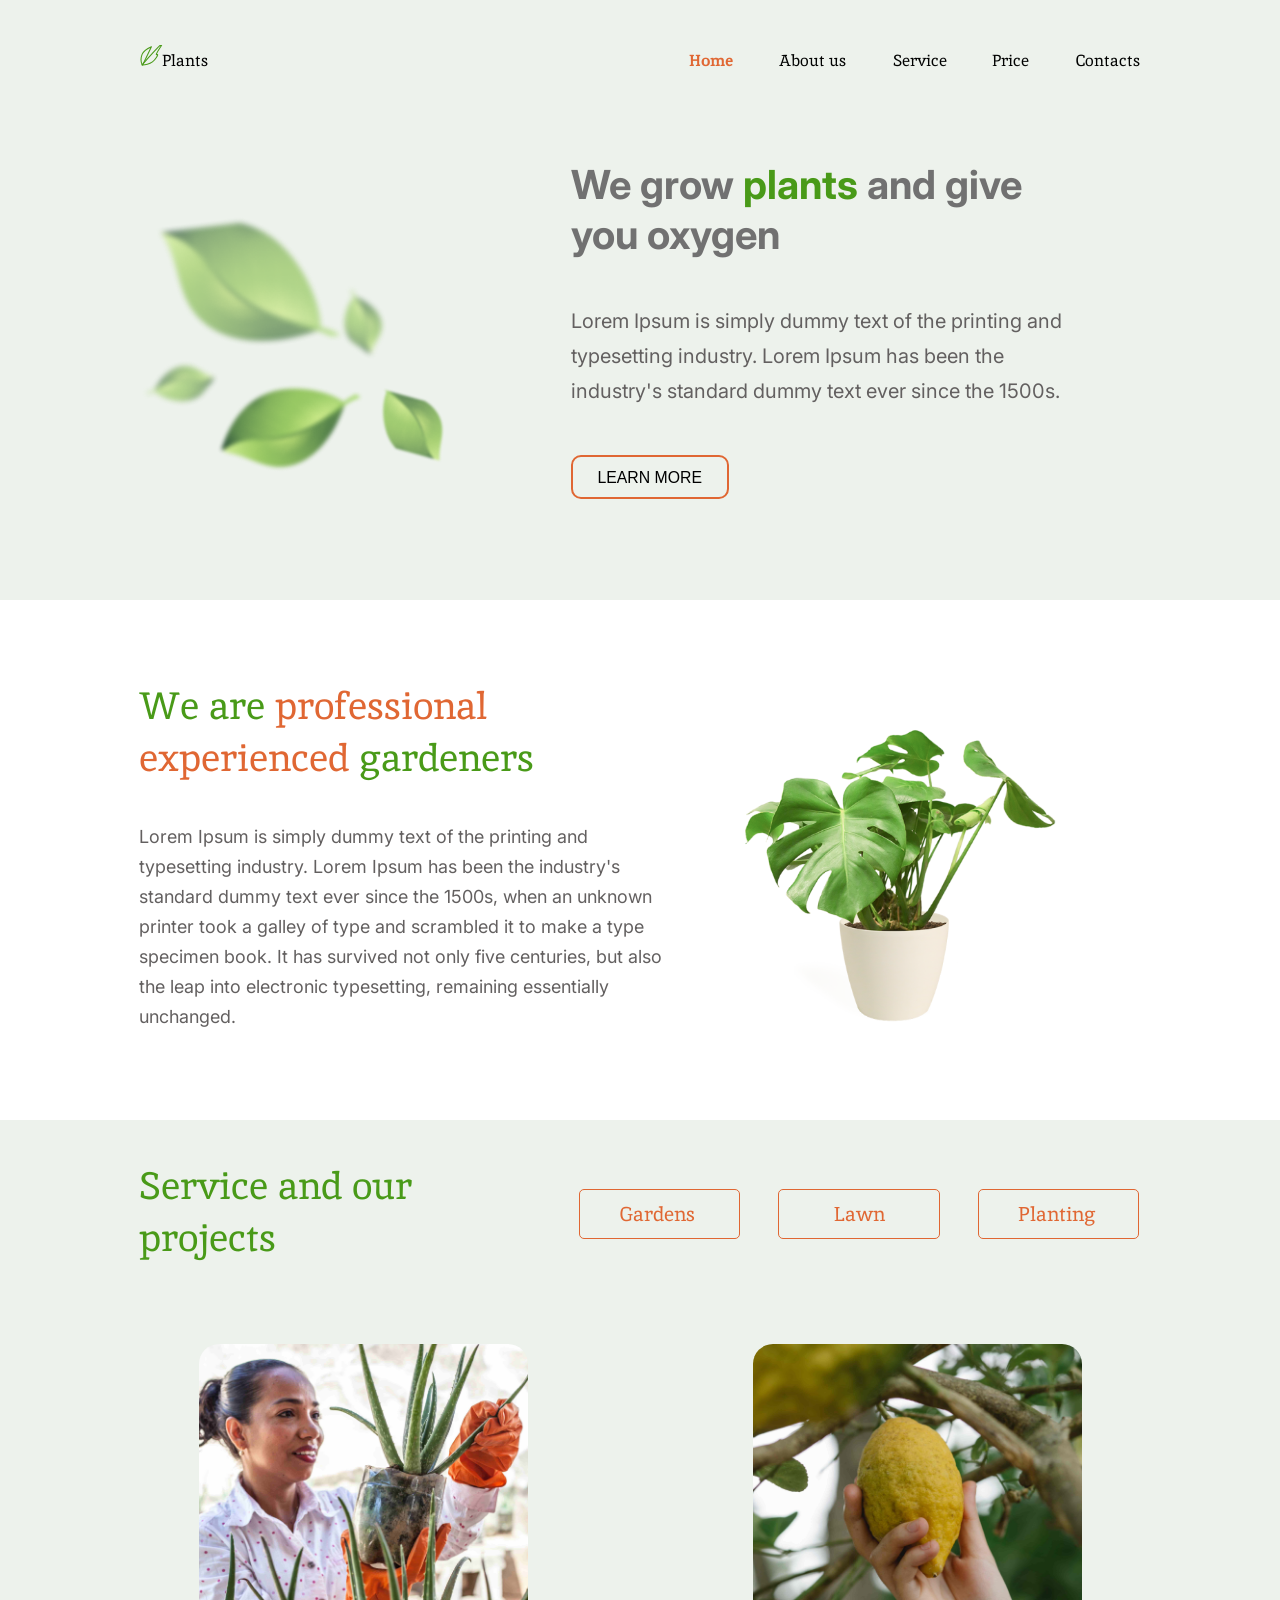
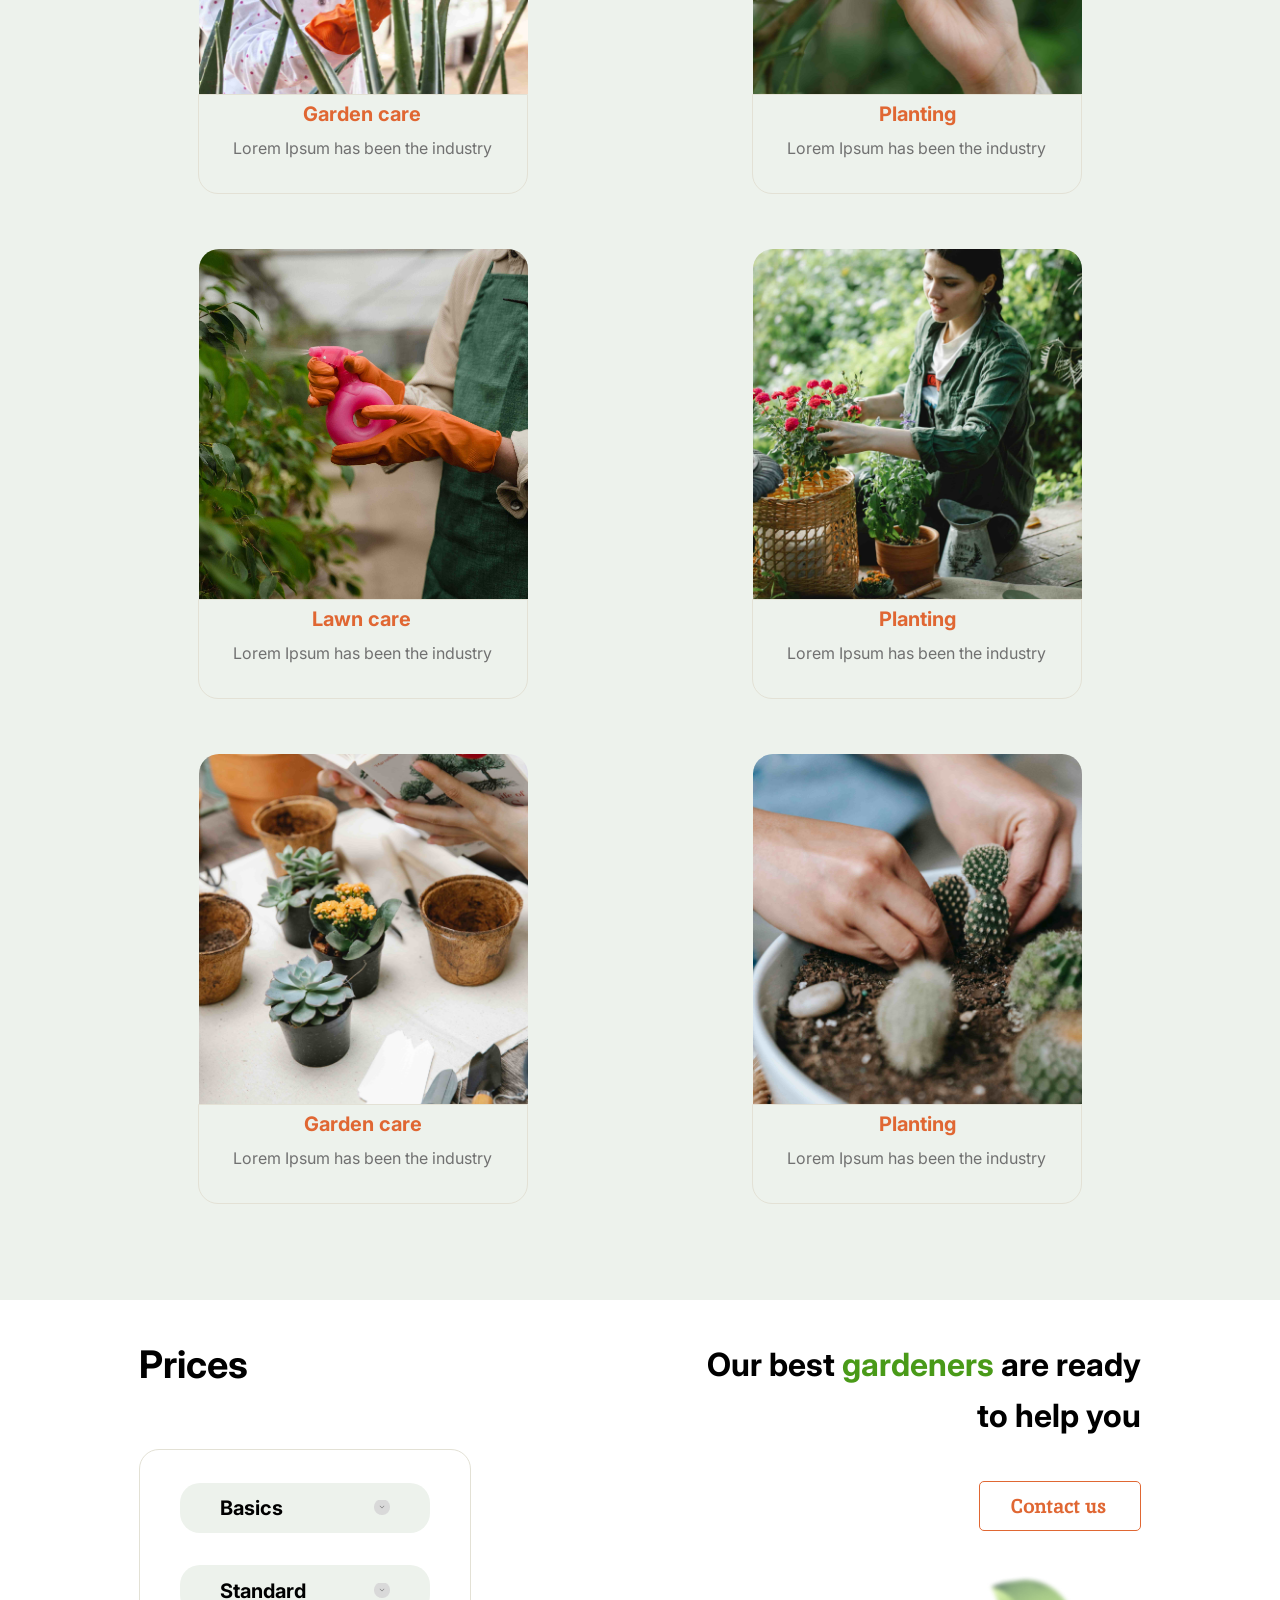
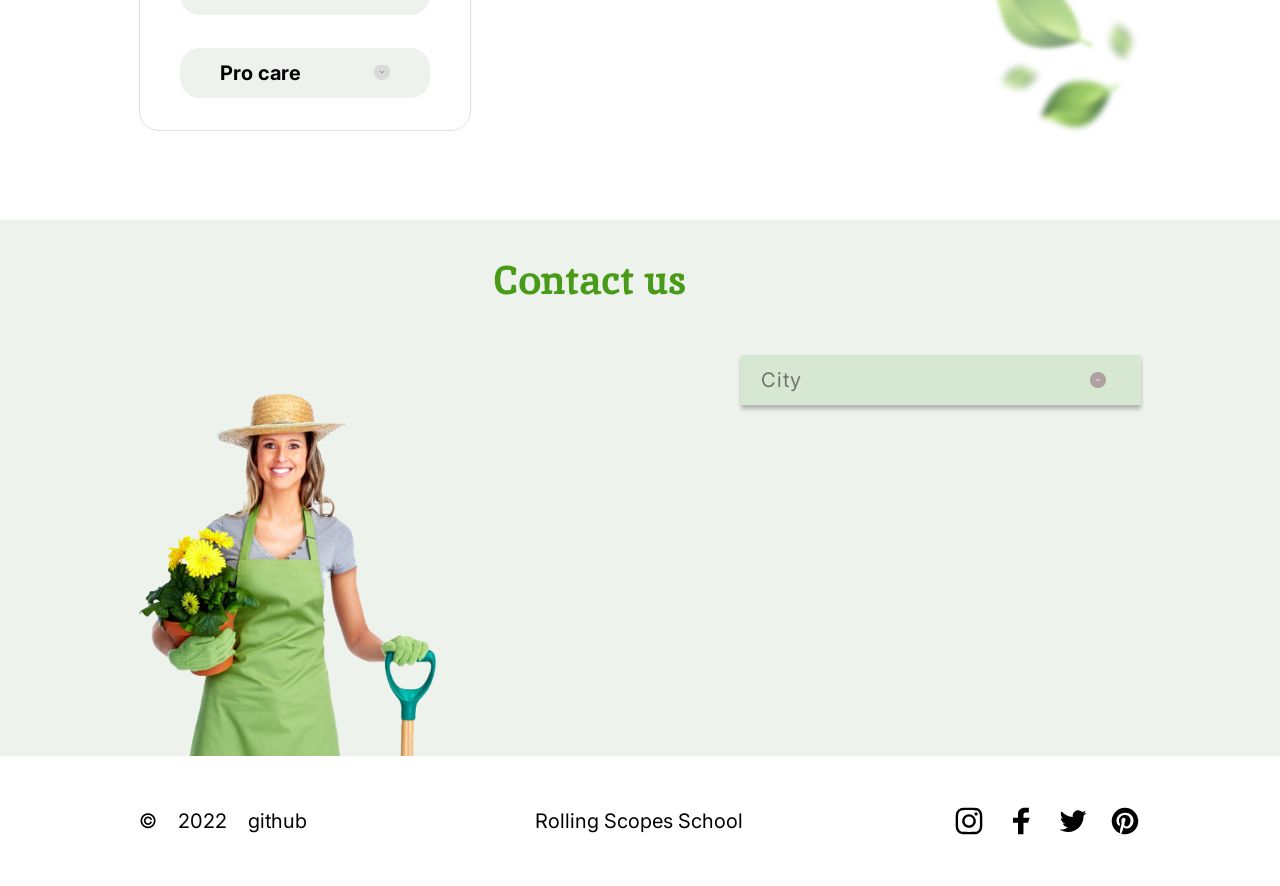
==== commit c346b4d0: "feat: add focus on chosen services" ====
--- a/plants/index.html
+++ b/plants/index.html
@@ -103,48 +103,48 @@
           <div class="service-box">
             <h2 class="service-heading">Service and our projects</h2>
             <div class="service-btns">
-              <button class="service-btn btn">Gardens</button>
-              <button class="service-btn btn">Lawn</button>
-              <button class="service-btn btn">Planting</button>
+              <button class="service-btn btn btn-garden">Gardens</button>
+              <button class="service-btn btn btn-lawn">Lawn</button>
+              <button class="service-btn btn btn-planting">Planting</button>
             </div>
           </div>
           <div class="service-options">
-            <div class="option-item">
+            <div class="option-item option-garden">
               <div class="option-img img-service1"></div>
               <div class="option-box">
                 <div class="option-name">Garden care</div>
                 <div class="option-text">Lorem Ipsum has been the industry</div>
               </div>
             </div>
-            <div class="option-item">
+            <div class="option-item option-planting">
               <div class="option-img img-service2"></div>
               <div class="option-box">
                 <div class="option-name">Planting</div>
                 <div class="option-text">Lorem Ipsum has been the industry</div>
               </div>
             </div>
-            <div class="option-item">
+            <div class="option-item option-lawn">
               <div class="option-img img-service3"></div>
               <div class="option-box">
                 <div class="option-name">Lawn care</div>
                 <div class="option-text">Lorem Ipsum has been the industry</div>
               </div>
             </div>
-            <div class="option-item">
+            <div class="option-item option-planting">
               <div class="option-img img-service4"></div>
               <div class="option-box">
                 <div class="option-name">Planting</div>
                 <div class="option-text">Lorem Ipsum has been the industry</div>
               </div>
             </div>
-            <div class="option-item">
+            <div class="option-item option-garden">
               <div class="option-img img-service5"></div>
               <div class="option-box">
                 <div class="option-name">Garden care</div>
                 <div class="option-text">Lorem Ipsum has been the industry</div>
               </div>
             </div>
-            <div class="option-item">
+            <div class="option-item option-planting">
               <div class="option-img img-service6"></div>
               <div class="option-box">
                 <div class="option-name">Planting</div>
--- a/plants/css/style.css
+++ b/plants/css/style.css
@@ -32,6 +32,11 @@
   background-color: #e06733;
   color: #ffffff;
   cursor: pointer;
+}
+
+.service-btn.active {
+  background-color: #e06733;
+  color: #ffffff;
 }
 
 /* ****************************** */
--- a/plants/css/queries.css
+++ b/plants/css/queries.css
@@ -1,3 +1,313 @@
+/* ****************************** */
+/* BELOW 1296px (81em)            */
+/* 1296px / 16px = 81             */
+/* ****************************** */
+
+@media (max-width: 81em) {
+  /* GENERAL REUSABLE STYLES */
+  .content {
+    width: 100rem;
+  }
+
+  /* HEADER */
+  .header {
+    height: 12rem;
+  }
+
+  .navbar {
+    width: 100rem;
+  }
+
+  /* WELCOME SECTION */
+  .section-welcome {
+    height: 48rem;
+  }
+
+  .welcome-content {
+    padding-top: 4rem;
+    column-gap: 4.1rem;
+  }
+
+  .welcome-img {
+    margin: 0;
+    width: 32rem;
+    height: auto;
+  }
+
+  .welcome-box {
+    margin: 0 auto;
+    width: 50rem;
+  }
+
+  .welcome-heading {
+    font-size: 4rem;
+  }
+
+  .welcome-text {
+    font-size: 2rem;
+  }
+
+  /* ABOUT SECTION */
+  .section-about {
+    height: 52rem;
+  }
+
+  .about-content {
+    padding-top: 4rem;
+  }
+
+  .about-box {
+    width: 54rem;
+    margin-top: 4rem;
+  }
+
+  .about-heading {
+    font-size: 3.8rem;
+  }
+
+  .about-text {
+    font-size: 1.8rem;
+  }
+
+  .about-img {
+    width: 32rem;
+    height: auto;
+    margin: 0 auto;
+    margin-top: 6.8rem;
+  }
+
+  /* SERVICE SECTION */
+  .section-service {
+    height: 178rem;
+  }
+
+  .service-box {
+    width: auto;
+    margin: 0 auto;
+  }
+
+  .service-heading {
+    font-size: 3.8rem;
+  }
+
+  .service-options {
+    grid-template-columns: repeat(2, 1fr);
+    grid-column-gap: 10.6rem;
+  }
+
+  .option-item {
+    margin: 0 auto;
+  }
+
+  /* PRICES SECTION */
+  .section-prices {
+    height: 52rem;
+  }
+
+  .prices-content {
+    padding-top: 4rem;
+  }
+
+  .prices-heading {
+    font-size: 3.8rem;
+  }
+
+  .calling-text {
+    font-size: 3.2rem;
+  }
+
+  /* CONTACT US SECTION */
+  .section-contacts {
+    height: 53.6rem;
+  }
+
+  .contacts-content {
+    padding-top: 4rem;
+  }
+
+  .contacts-img {
+    width: 30rem;
+  }
+
+  .contacts-heading {
+    font-size: 4rem;
+    margin: 0 auto;
+  }
+
+  .city-box {
+    width: 40rem;
+  }
+}
+
+/* ****************************** */
+/* BELOW 1056px (66em)            */
+/* 1056px / 16px = 66             */
+/* ****************************** */
+
+@media (max-width: 66em) and (min-width: 48.0625em){
+  /* GENERAL REUSABLE STYLES */
+  .content {
+    width: 100%;
+  }
+
+  /* HEADER */
+  .navbar {
+    width: 100%;
+    margin: 0 4.2rem;
+  }
+
+  /* WELCOME SECTION */
+  .section-welcome {
+    height: 46rem;
+  }
+
+  .welcome-content {
+    justify-content: space-between;
+    margin: 0 auto;
+  }
+
+  .welcome-img {
+    width: 26rem;
+    margin: 0 auto;
+  }
+
+  .welcome-box {
+    width: 42rem;
+  }
+
+  .welcome-heading {
+    font-size: 3.6rem;
+  }
+
+  .welcome-text {
+    font-size: 1.8rem;
+  }
+
+  /* ABOUT SECTION */
+  .section-about {
+    height: 50rem;
+  }
+
+  .about-box {
+    width: 42rem;
+    margin: 0 auto;
+  }
+
+  .about-heading {
+    font-size: 3.6rem;
+  }
+
+  .about-text {
+    font-size: 1.6rem;
+  }
+
+  .about-img {
+    width: 28rem;
+  }
+
+  /* SERVICE SECTION */
+  .section-service {
+    height: 180rem;
+  }
+
+  .service-content {
+    padding-top: 6rem;
+  }
+
+  .service-box {
+    display: block;
+    margin: 0 3.2rem;
+  }
+
+  .service-heading {
+    font-size: 3.6rem;
+  }
+
+  .service-btns {
+    display: flex;
+    margin: 0 3.2rem;
+    margin-top: 3rem;
+  }
+
+  .service-btn {
+    justify-content: space-between;
+    margin: 0 auto;
+  }
+
+  .service-btn:nth-child(3) {
+    margin: auto;
+  }
+
+  .service-options {
+    grid-column-gap: 3rem;
+    width: 70rem;
+    margin: 0 auto;
+    padding-top: 4rem;
+  }
+
+  /* PRICES SECTION */
+  .section-prices {
+    height: 50rem;
+  }
+
+  .prices-heading {
+    font-size: 3.6rem;
+  }
+
+  .prices-box {
+    padding-left: 4rem;
+  }
+
+  .calling-box {
+    width: 36rem;
+    padding-right: 4rem;
+  }
+
+  .calling-text {
+    font-size: 3rem;
+    width: 36rem;
+  }
+
+  /* CONTACT US SECTION */
+  .section-contacts {
+    height: 45.5rem;
+  }
+
+  .contacts-content {
+    padding-top: 4rem;
+    flex-direction: column;
+  }
+
+  .contacts-img {
+    order: 3;
+    margin: 0 auto;
+    margin-top: -20rem;
+    width: 20rem;
+  }
+
+  .contacts-heading {
+    order: 1;
+    font-size: 3.8rem;
+    margin: 0 auto;
+  }
+
+  .city-box {
+    order: 2;
+    margin: 0 auto;
+    margin-top: 3rem;
+  }
+
+  /* FOOTER */
+  .footer {
+    height: 12rem;
+  }
+
+  .footer-content {
+    padding-left: 2rem;
+    padding-right: 2rem;
+  }
+}
+
 /* ****************************** */
 /* BELOW 768px (48em) - Tablets   */
 /* 768px / 16px = 48              */
@@ -242,6 +552,7 @@
 
   .city-box {
     order: 2;
+    width: 45rem;
     margin: 0 auto;
     margin-top: 10.5rem;
   }
@@ -284,14 +595,15 @@
 }
 
 /* ****************************** */
-/* BELOW 380px (23.75em) - Mobile */
-/* 380px / 16px = 23.75           */
-/* ****************************** */
-
-@media (max-width: 23.75em) {
+/* BELOW 704px (44em)             */
+/* 704px / 16px = 44              */
+/* ****************************** */
+
+/* and (min-width: 23.74em) */
+@media (max-width: 44em) {
   /* GENERAL REUSABLE STYLES */
   .content {
-    width: 33rem;
+    width: 90%;
   }
 
   /* HEADER */
@@ -300,8 +612,7 @@
   }
 
   .navbar {
-    width: 33rem;
-    margin-top: 0.7rem;
+    width: 90%;
   }
 
   .logo-box {
@@ -344,7 +655,7 @@
     background-color: rgba(237, 242, 236, 90%);
     width: 100%;
     text-align: center;
-    transition: 0.3s;
+    transition: 0.6s;
   }
 
   .nav-link {
@@ -370,8 +681,8 @@
   }
 
   .welcome-box {
-    margin: 0;
-    width: auto;
+    margin: 0 auto;
+    width: 50rem;
     height: auto;
   }
 
@@ -395,7 +706,7 @@
 
   /* ABOUT SECTION */
   .section-about {
-    height: 51.6rem;
+    height: auto;
   }
 
   .about-content {
@@ -420,6 +731,7 @@
     width: 15rem;
     height: 14.7rem;
     margin-top: 0.8rem;
+    margin-bottom: 4rem;
   }
 
   /* SERVICE SECTION */
@@ -524,6 +836,10 @@
     font-size: 2.5rem;
     text-align: center;
     margin-left: -0.01rem;
+  }
+
+  .prices-box {
+    margin: 0 auto;
   }
 
   .prices-block {
@@ -629,4 +945,71 @@
   .media-list {
     margin-top: -0.1rem;
   }
+}
+
+/* ****************************** */
+/* BELOW 380px (23.75em) - Mobile */
+/* 380px / 16px = 23.75           */
+/* ****************************** */
+
+@media (max-width: 23.75em) {
+  /* GENERAL REUSABLE STYLES */
+  .content {
+    width: 33rem;
+  }
+
+  /* HEADER */
+  .navbar {
+    width: 33rem;
+    margin-top: 0.7rem;
+  }
+
+  .logo-box {
+    margin-left: -0.15rem;
+  }
+
+  /* ABOUT SECTION */
+  .section-about {
+    height: 51.6rem;
+  }
+}
+
+/* ****************************** */
+/* BELOW 352px (22em)             */
+/* 352px / 16px = 22              */
+/* ****************************** */
+
+@media (max-width: 22em) {
+  /* GENERAL REUSABLE STYLES */
+  .content {
+    width: 90%;
+  }
+
+  /* HEADER */
+  .navbar {
+    width: 90%;
+  }
+
+  /* WELCOME SECTION */
+  .section-welcome {
+    height: auto;
+  }
+
+  .welcome-box {
+    width: auto;
+  }
+
+  .welcome-btn {
+    margin-bottom: 3rem;
+  }
+
+  /* PRICES SECTION */
+  .prices-box {
+    width: auto;
+  }
+
+  /* CONTACT US SECTION */
+  .city-box {
+    width: 100%;
+  }
 }
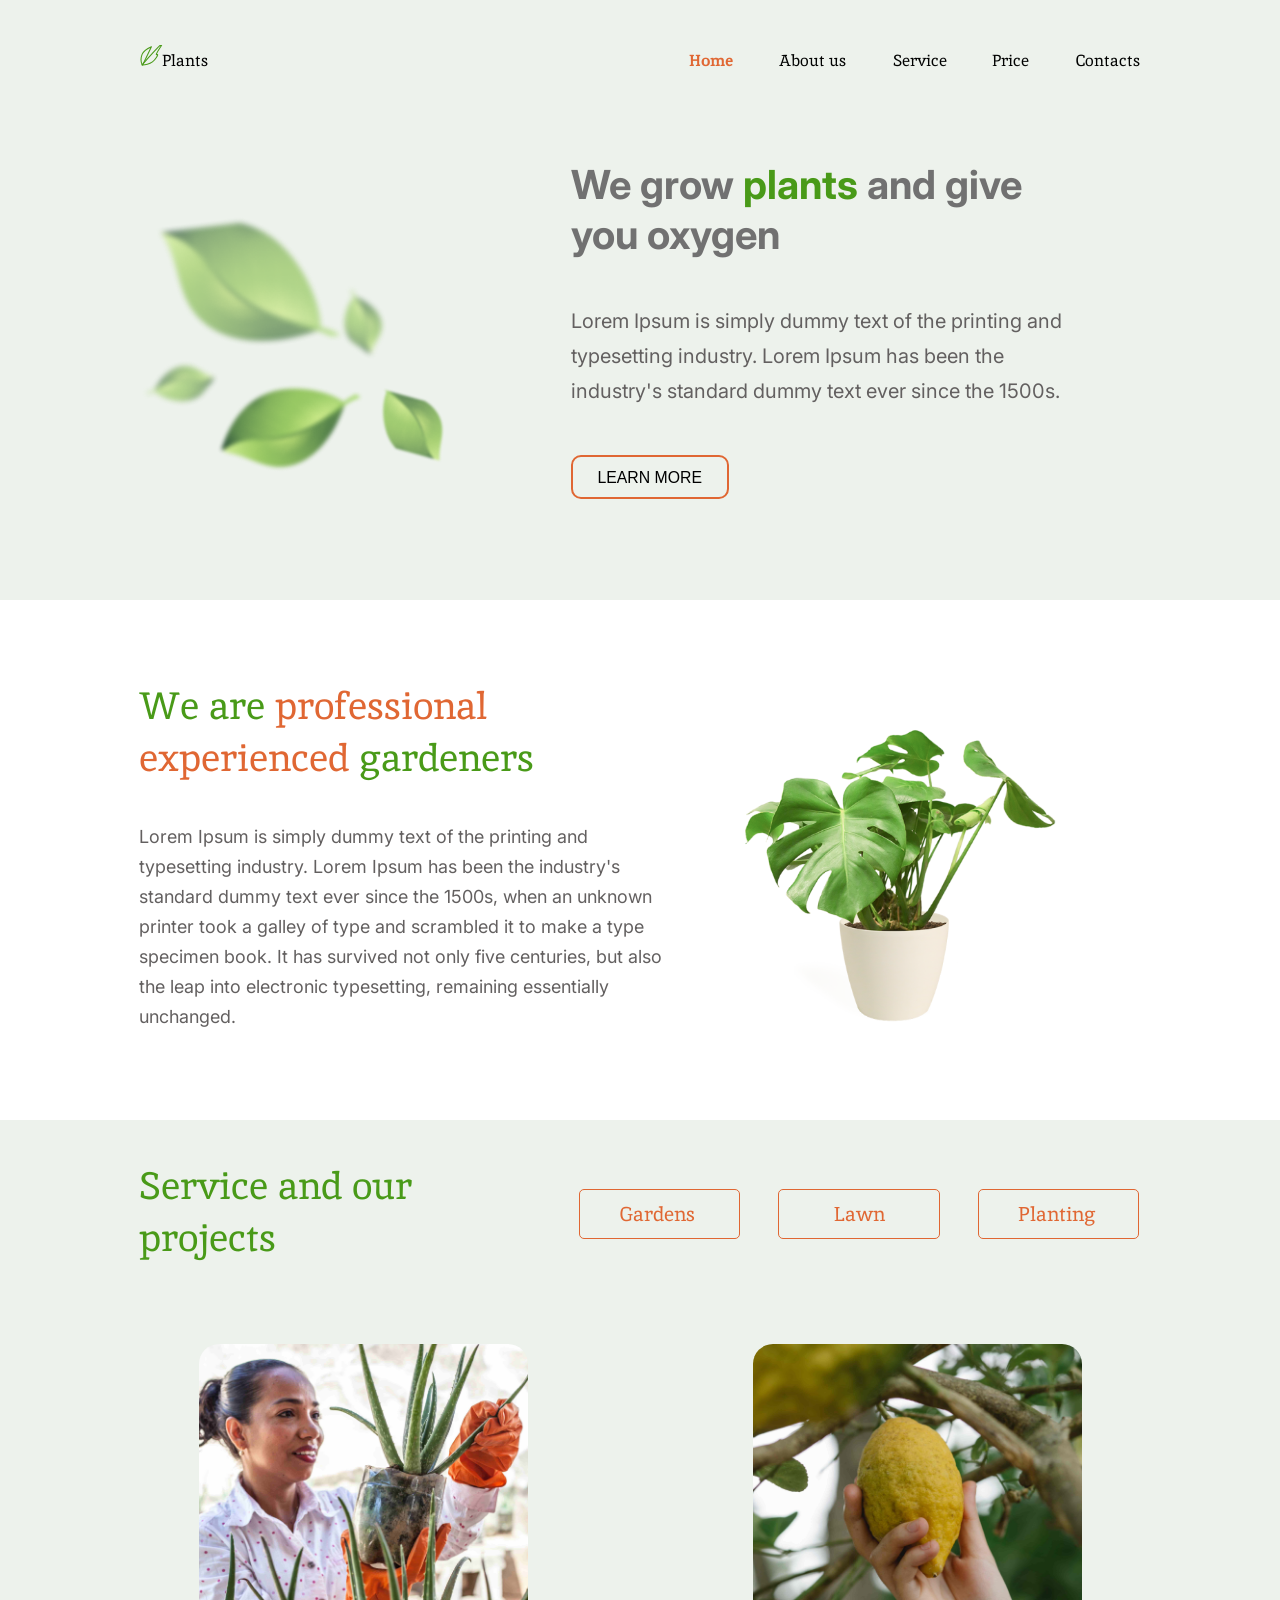
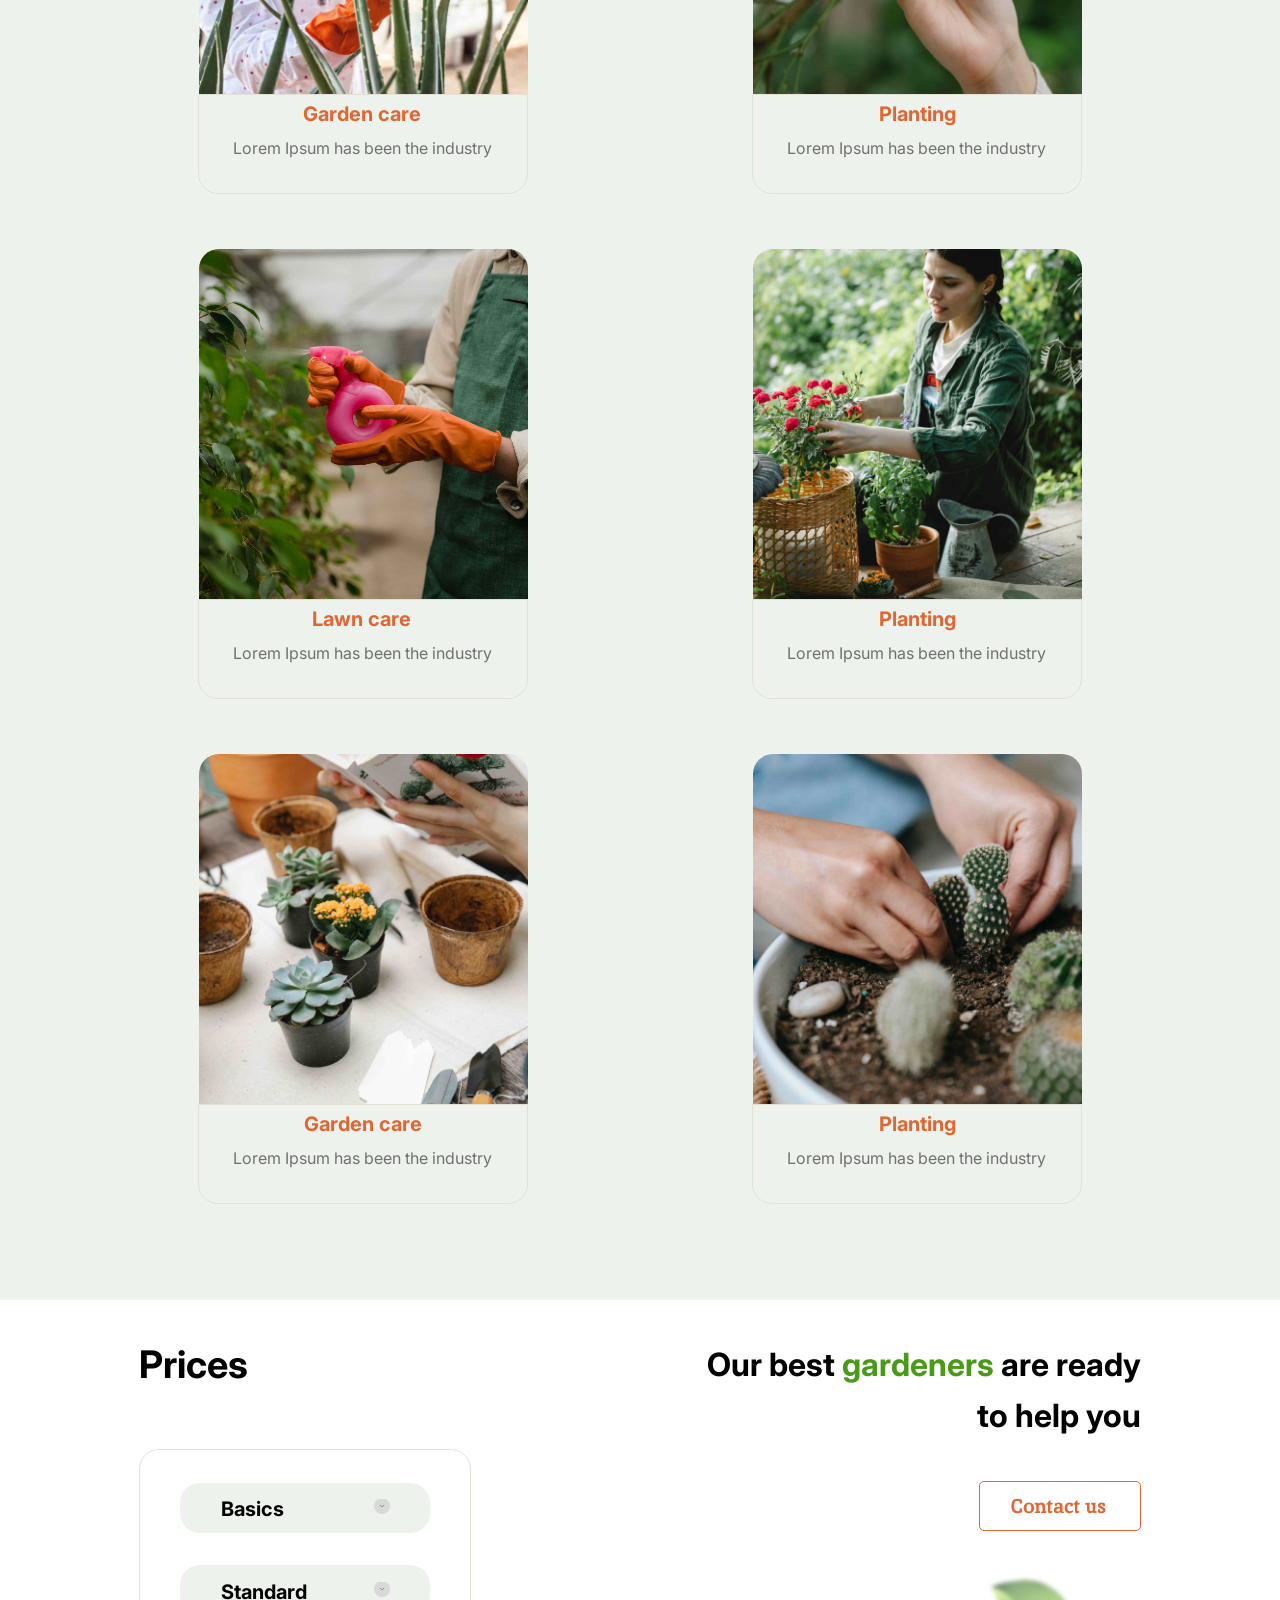
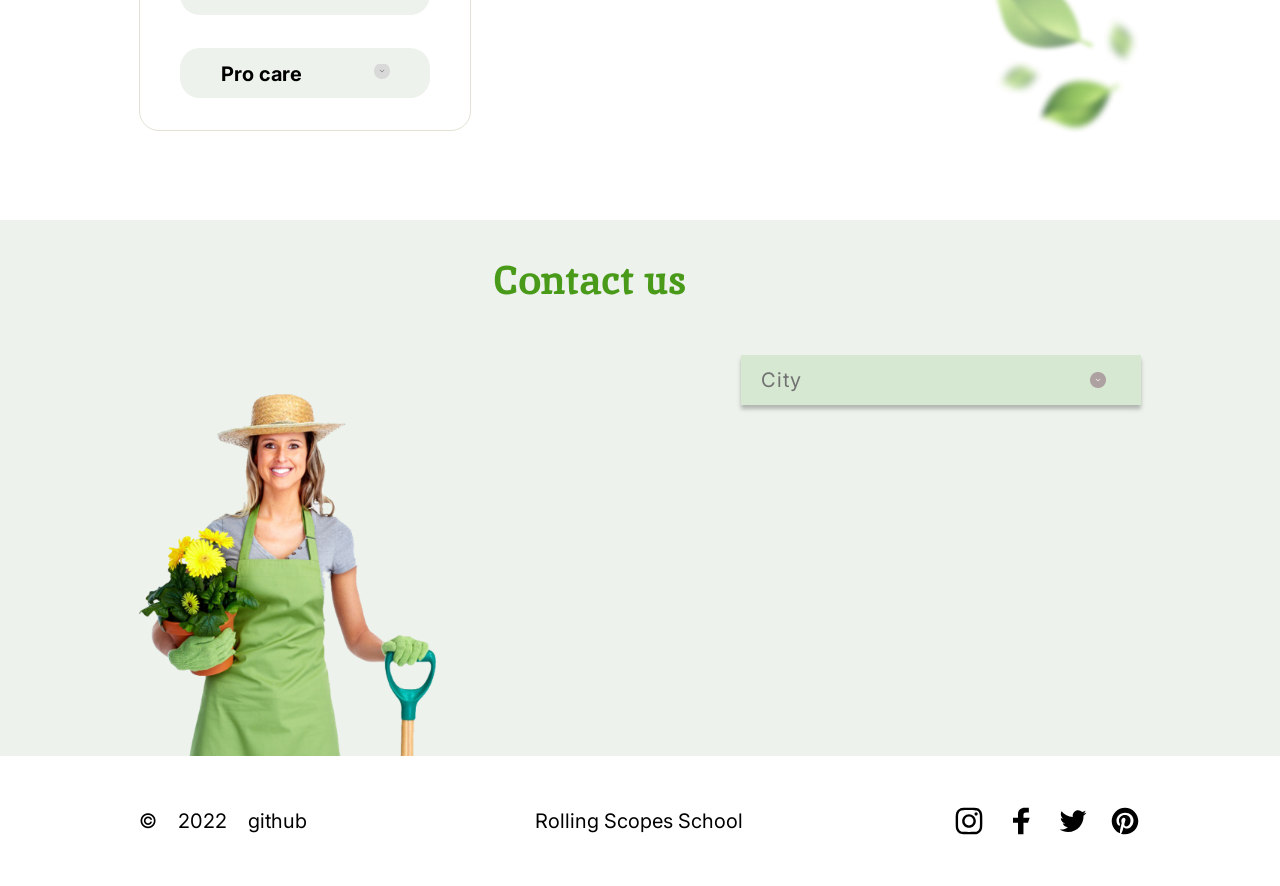
==== commit fb21ff75: "feat: add accordion to prices section" ====
--- a/plants/index.html
+++ b/plants/index.html
@@ -162,17 +162,41 @@
           <div class="prices-box">
             <h2 class="prices-heading">Prices</h2>
             <div class="prices-block">
-              <div class="block-item">
-                <p class="block-text">Basics</p>
-                <div class="block-img"></div>
-              </div>
-              <div class="block-item">
-                <p class="block-text">Standard</p>
-                <div class="block-img"></div>
-              </div>
-              <div class="block-item">
-                <p class="block-text">Pro care</p>
-                <div class="block-img"></div>
+              <div class="block-item block-basics">
+                <div class="block-head">
+                  <p class="block-text">Basics</p>
+                  <div class="block-img block-btn__basics"></div>
+                </div>
+                <div class="block-body">
+                  <hr class="block-line"></hr>
+                  <p class="block-description">Release of Letraset sheets containing Lorem Ipsum passages, and more recently</p>
+                  <p class="block-hour-price"><span>$<span>15</span></span> / per hour</p>
+                  <button class="block-btn">Order</button>
+                </div>
+              </div>
+              <div class="block-item block-standard">
+                <div class="block-head">
+                  <p class="block-text">Standard</p>
+                  <div class="block-img block-btn__standard"></div>
+                </div>
+                <div class="block-body">
+                  <hr class="block-line"></hr>
+                  <p class="block-description">Release of Letraset sheets containing Lorem Ipsum passages, and more recently</p>
+                  <p class="block-hour-price"><span>$<span>25</span></span> / per hour</p>
+                  <button class="block-btn">Order</button>
+                </div>
+              </div>
+              <div class="block-item block-pro">
+                <div class="block-head">
+                  <p class="block-text">Pro care</p>
+                  <div class="block-img block-btn__pro"></div>
+                </div>
+                <div class="block-body">
+                  <hr class="block-line"></hr>
+                  <p class="block-description">Release of Letraset sheets containing Lorem Ipsum passages, and more recently</p>
+                  <p class="block-hour-price"><span>$<span>35</span></span> / per hour</p>
+                  <button class="block-btn">Order</button>
+                </div>
               </div>
             </div>
           </div>
--- a/plants/css/style.css
+++ b/plants/css/style.css
@@ -438,8 +438,7 @@
 
 .block-item {
   display: flex;
-  justify-content: space-between;
-  align-items: center;
+  flex-direction: column;
   background-color: #edf2ec;
   border-radius: 20px;
   width: 25rem;
@@ -447,6 +446,15 @@
   padding: 0.19rem 4rem 0 3.93rem;
 }
 
+.block-head {
+  display: flex;
+  flex-wrap: wrap;
+  justify-content: space-between;
+  padding-top: 1.5rem;
+  padding-left: 0.1rem;
+  padding-bottom: 0.9rem;
+}
+
 .block-item:nth-child(3) {
   padding-top: 0.12rem;
 }
@@ -463,6 +471,80 @@
   height: 1.6rem;
   background: url(../assets/prices-btn.png) 100% 100% no-repeat;
   background-size: cover;
+}
+
+.block-img:hover {
+  cursor: pointer;
+}
+
+.opened.block-item {
+  background-color: #d6e7d2;
+  height: 15.4rem;
+  padding-top: 0.1rem;
+}
+
+.block-body {
+  display: none;
+}
+
+.opened.block-body {
+  display: flex;
+  flex-wrap: wrap;
+  justify-content: space-between;
+  height: auto;
+}
+
+.block-line {
+  width: 16.4rem;
+  height: 0.05rem;
+  border: 0;
+  background-color: #aea1a1;
+}
+
+.block-description {
+  font-size: 1rem;
+  color: #717171;
+  width: 16.9rem;
+  margin-top: 0.7rem;
+}
+
+.block-hour-price {
+  width: 12.3rem;
+  font-size: 1.2rem;
+  color: #000000;
+  margin-top: 0.8rem;
+  margin-left: 0.1rem;
+}
+
+.block-hour-price span {
+  color: #e06733;
+}
+
+.block-hour-price span span {
+  font-size: 1.6rem;
+  font-weight: 700;
+}
+
+.block-btn {
+  display: block;
+  width: 8.6rem;
+  height: 2.5rem;
+  background-color: #ffffff;
+  border-radius: 1rem;
+  border: none;
+  font-size: 1.4rem;
+  color: #717171;
+  padding-right: 0.85rem;
+  margin-top: 1.1rem;
+}
+
+.block-btn:hover {
+  cursor: pointer;
+}
+
+.block-img.btn-opened {
+  background: url(../assets/prices-btn_opened.png) 100% 100% no-repeat;
+  margin-top: 0.4rem;
 }
 
 .calling-box {
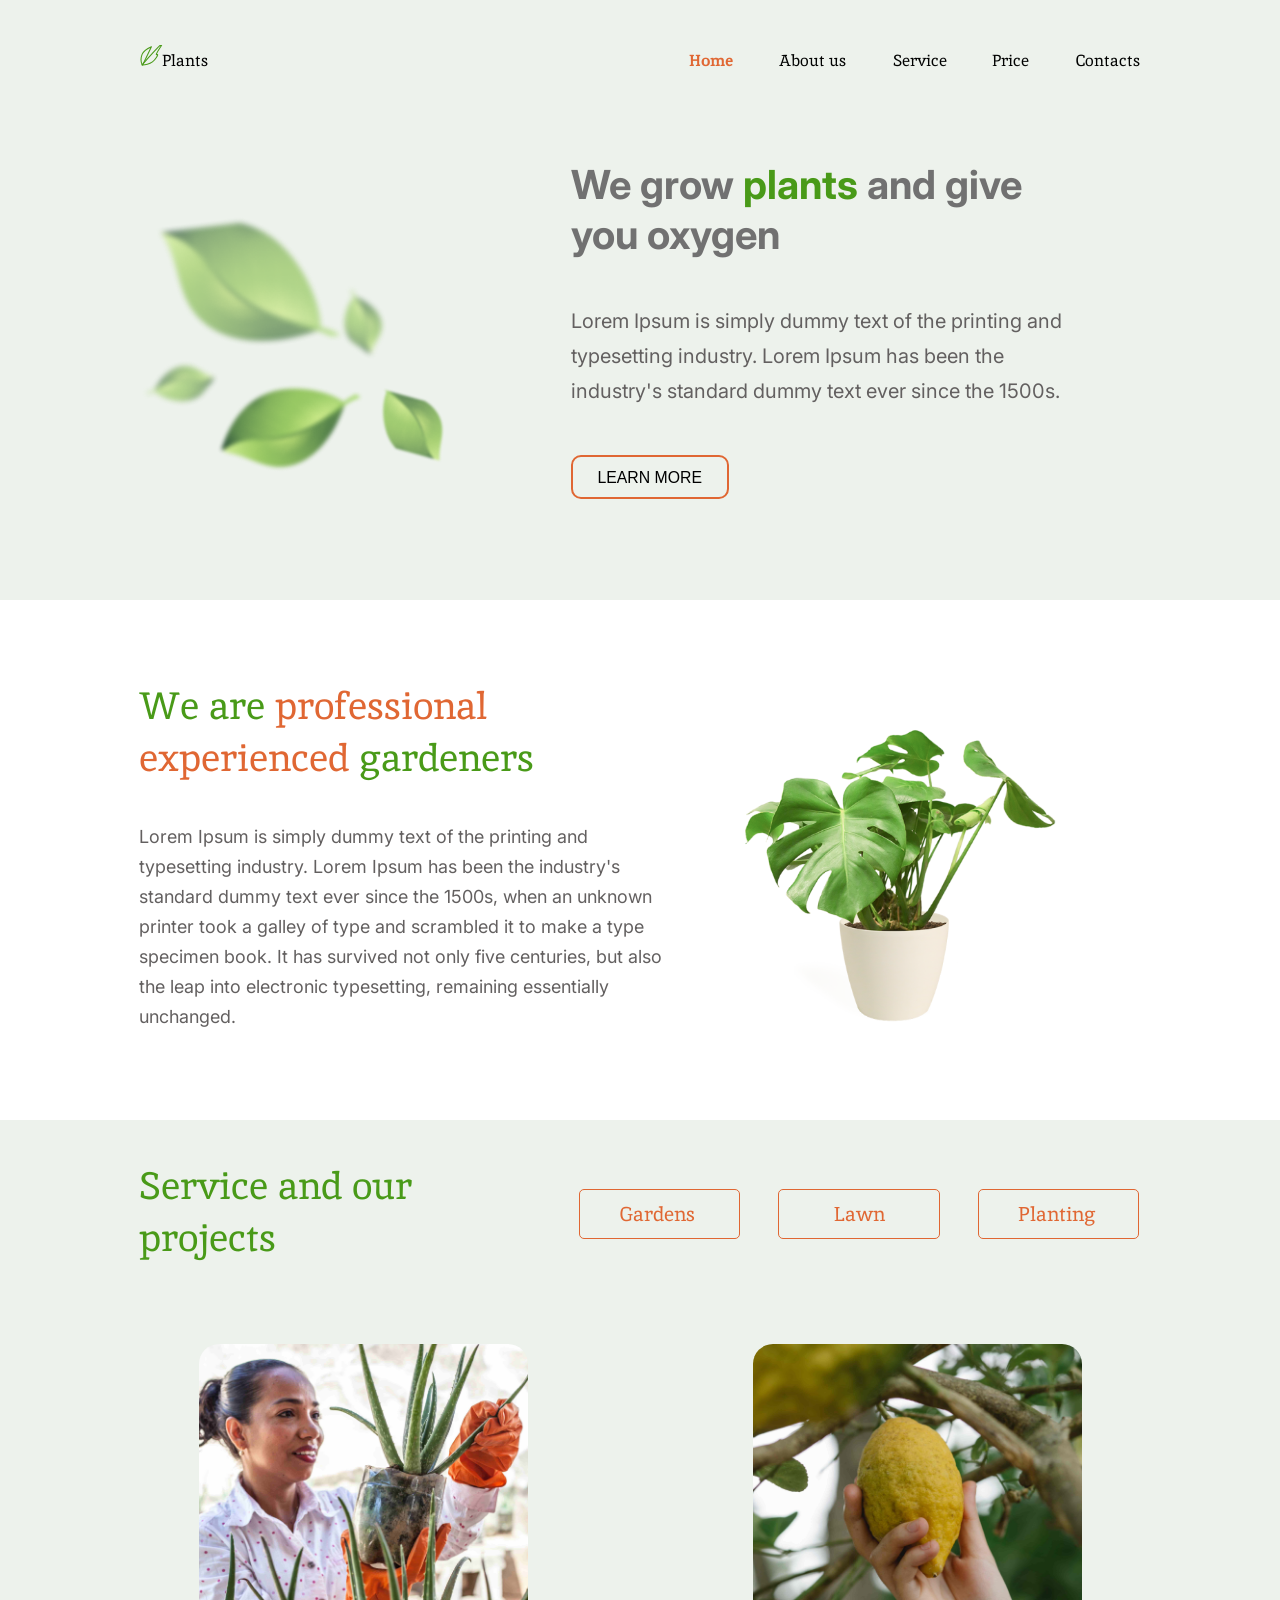
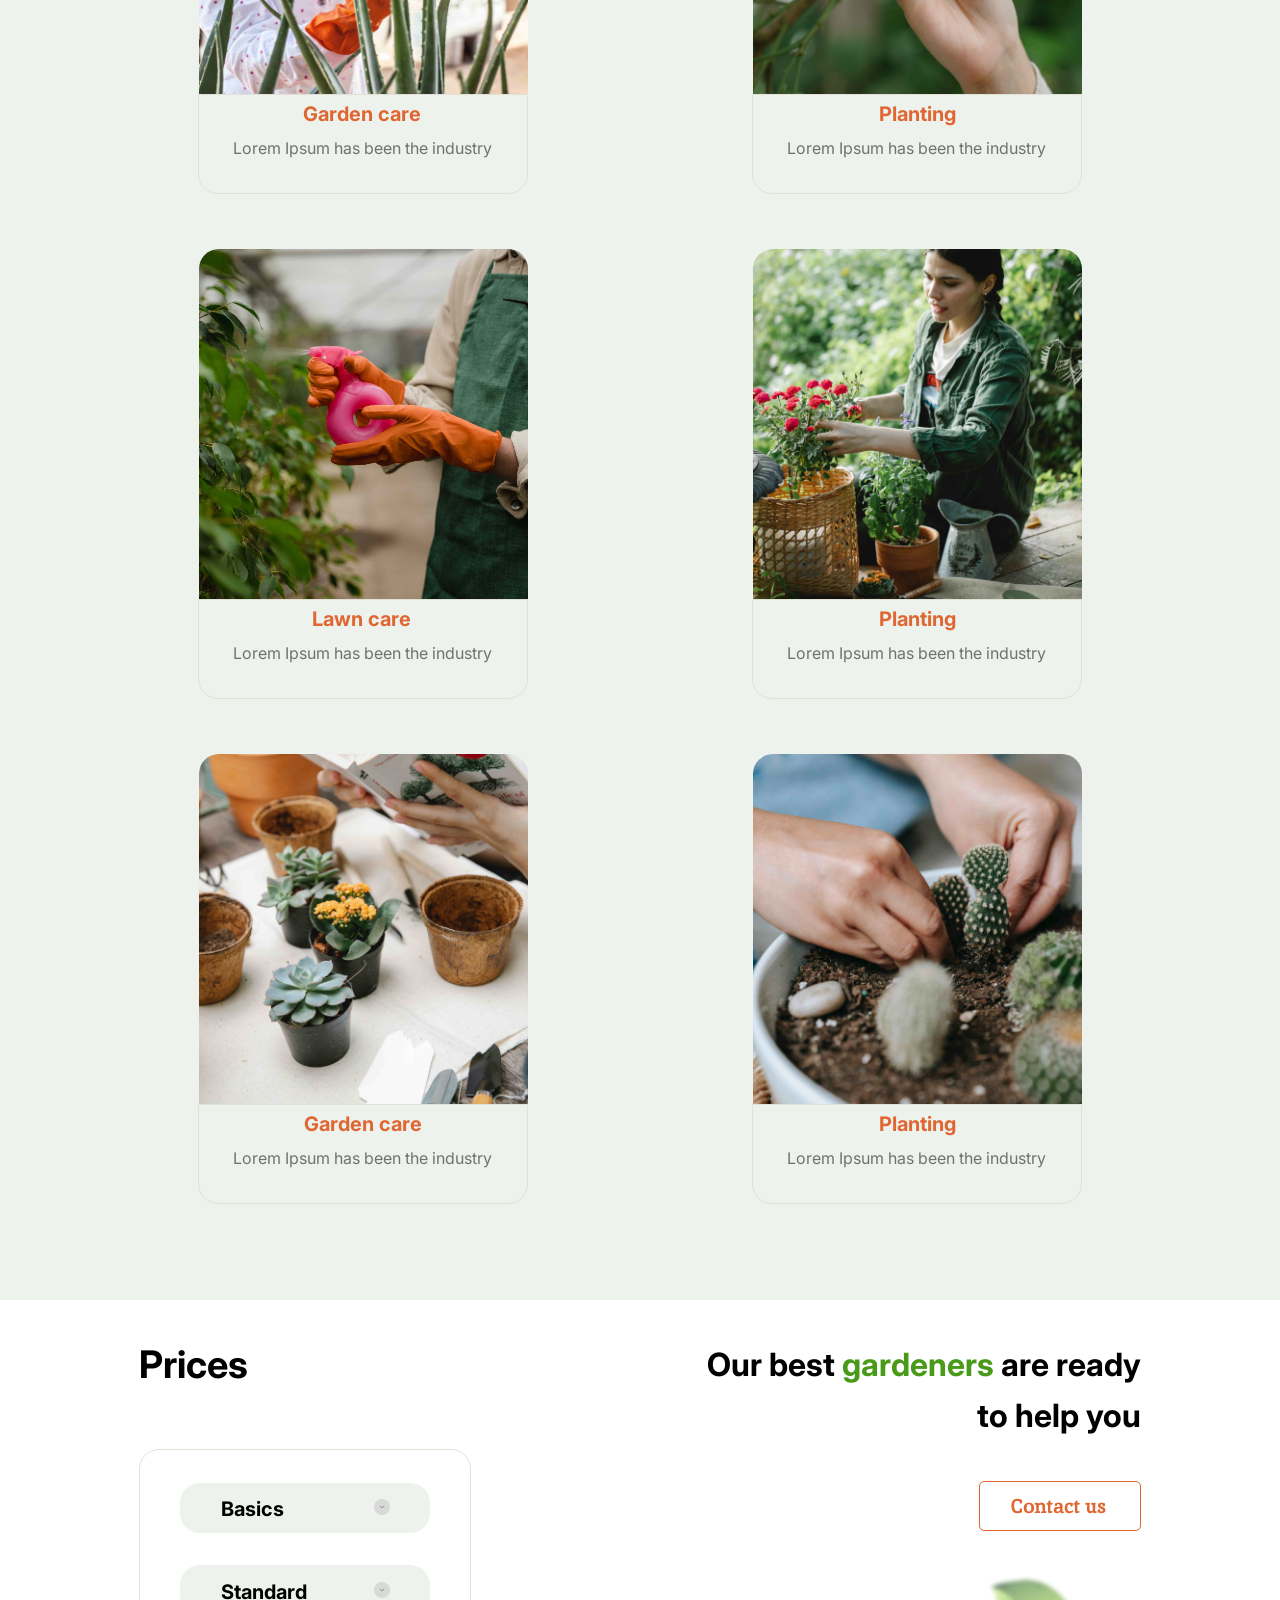
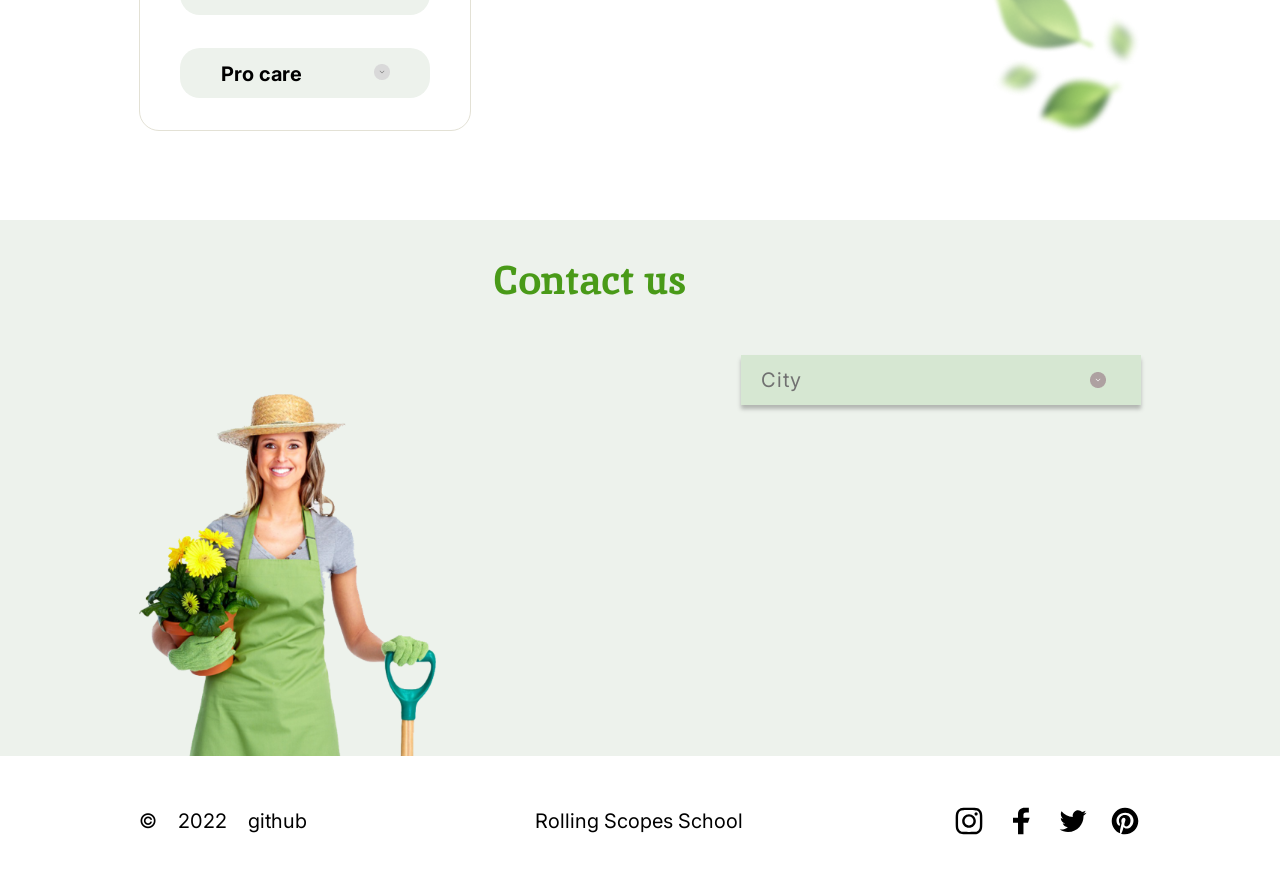
==== commit eda938ca: "feat: add contacts selection" ====
--- a/plants/index.html
+++ b/plants/index.html
@@ -217,9 +217,94 @@
         <div class="contacts-content content">
           <div class="contacts-img"></div>
           <h2 class="contacts-heading">Contact us</h2>
-          <div class="city-box">
-            <div class="city-text">City</div>
-            <div class="city-img"></div>
+          <div class="city-box select-container">
+            <div class="select-head">
+              <div class="city-text">City</div>
+              <div class="city-img"></div>
+            </div>
+            <div class="select-body">
+              <div class="select-item">
+                <p class="select-text">Canandaigua, NY</p>
+                <hr class="select-line">
+              </div>
+              <div class="select-item">
+                <p class="select-text">New York City</p>
+                <hr class="select-line">
+              </div>
+              <div class="select-item">
+                <p class="select-text">Yonkers, NY</p>
+                <hr class="select-line">
+              </div>
+              <div class="select-item">
+                <p class="select-text">Sherrill, NY</p>
+                <hr class="select-line">
+              </div>
+            </div>
+            <div class="city-cards">
+              <div class="city-card city-canandaigua">
+                <div class="city-wrapper">
+                  <p class="card-city">City:</p>
+                  <p class="city-name">Canandaigua, NY</p>
+                </div>
+                <div class="city-wrapper">
+                  <p class="card-phone">Phone:</p>
+                  <p class="phone-number">+1 585 393 0001</p>
+                </div>
+                <div class="city-wrapper">
+                  <p class="card-address">Office adress:</p>
+                  <p class="address-street">151 Charlotte Street</p>
+                </div>
+                <button class="card-btn"><a href="tel:+15853930001">Call us</a></button>
+              </div>
+
+              <div class="city-card city-newyork">
+                <div class="city-wrapper">
+                  <p class="card-city">City:</p>
+                  <p class="city-name">New York City</p>
+                </div>
+                <div class="city-wrapper">
+                  <p class="card-phone">Phone:</p>
+                  <p class="phone-number">+1 212 456 0002</p>
+                </div>
+                <div class="city-wrapper">
+                  <p class="card-address">Office adress:</p>
+                  <p class="address-street">9 East 91st Street</p>
+                </div>
+                <button class="card-btn"><a href="tel:+12124560002">Call us</a></button>
+              </div>
+
+              <div class="city-card city-yonkers">
+                <div class="city-wrapper">
+                  <p class="card-city">City:</p>
+                  <p class="city-name">Yonkers, NY</p>
+                </div>
+                <div class="city-wrapper">
+                  <p class="card-phone">Phone:</p>
+                  <p class="phone-number">+1 914 678 0003</p>
+                </div>
+                <div class="city-wrapper">
+                  <p class="card-address">Office adress:</p>
+                  <p class="address-street">511 Warburton Ave</p>
+                </div>
+                <button class="card-btn"><a href="tel:+19146780003">Call us</a></button>
+              </div>
+
+              <div class="city-card city-sherrill">
+                <div class="city-wrapper">
+                  <p class="card-city">City:</p>
+                  <p class="city-name">Sherrill, NY</p>
+                </div>
+                <div class="city-wrapper">
+                  <p class="card-phone">Phone:</p>
+                  <p class="phone-number">+1 315 908 0004</p>
+                </div>
+                <div class="city-wrapper">
+                  <p class="card-address">Office adress:</p>
+                  <p class="address-street">14 WEST Noyes BLVD</p>
+                </div>
+                <button class="card-btn"><a href="tel:+13159080004">Call us</a></button>
+              </div>
+            </div>
           </div>
         </div>
       </section>
--- a/plants/css/style.css
+++ b/plants/css/style.css
@@ -628,18 +628,34 @@
   margin-left: 4.42rem;
 }
 
+.select-container {
+  width: 45rem;
+  position: relative;
+}
+
 .city-box {
+  width: 45rem;
+  margin-top: 9.48rem;
+  margin-right: -0.1rem;
+}
+
+.select-head {
   display: flex;
   justify-content: space-between;
   align-items: center;
-  width: 45rem;
+  /* width: 45rem; */
   height: 5rem;
   background: #d6e7d2;
   box-shadow: 0px 4px 4px rgba(0, 0, 0, 0.25);
   border-radius: 0px;
-  margin-top: 9.48rem;
-  margin-right: -0.1rem;
+  /* margin-top: 9.48rem; */
+  /* margin-right: -0.1rem; */
   padding: 0 3.46rem 0 1.987rem;
+}
+
+.active.select-head {
+  background-color: #c1e698;
+  box-shadow: none;
 }
 
 .city-text {
@@ -654,6 +670,100 @@
   height: 1.6rem;
   background: url(../assets/contacts_btn.png) 100% 100% no-repeat;
   background-size: cover;
+  cursor: pointer;
+}
+
+.opened.city-img {
+  background: url(../assets/contacts_btn_opened.png) 100% 100% no-repeat;
+}
+
+.select-body {
+  position: absolute;
+  display: none;
+  background-color: #dce9d9;
+  width: 45rem;
+  padding-right: 2rem;
+  padding-bottom: 1.9rem;
+}
+
+.opened.select-body {
+  display: block;
+}
+
+.select-item {
+  margin: 1.2rem 5rem 1.2rem 2rem;
+}
+
+.select-text {
+  font-size: 1.6rem;
+  line-height: 4rem;
+  letter-spacing: 0.05rem;
+  color: #499a18;
+  margin-left: 0.6rem;
+  cursor: pointer;
+}
+
+.select-line {
+  background-color: #d9d9d9;
+  height: 0.05rem;
+  border: 0;
+}
+
+.select-item:hover .select-text {
+  color: #717171;
+}
+
+.select-item:hover .select-line {
+  background-color: #717171;
+}
+
+.city-card {
+  width: 44.8rem;
+  height: 21.4rem;
+  background-color: #edf2ec;
+  border: 1px solid #000000;
+  border-radius: 20px;
+  padding-top: 1.6rem;
+  padding-left: 3.25rem;
+  font-size: 1.6rem;
+  margin-top: 5rem;
+  display: none;
+}
+
+.city-wrapper {
+  display: flex;
+  line-height: 4rem;
+  letter-spacing: 0.07rem;
+}
+
+.city-wrapper > p:first-child {
+  width: 13.2rem;
+  color: #000000;
+}
+
+.city-wrapper > p:nth-child(2) {
+  color: #717171;
+}
+
+.card-btn {
+  width: 12.2rem;
+  height: 2.6rem;
+  border: 1px solid #e06733;
+  border-radius: 5px;
+  font-family: "Inika";
+  font-weight: 700;
+  font-size: 1rem;
+  line-height: 1.3rem;
+  text-align: center;
+  color: #717171;
+  background-color: #edf2ec;
+  margin-top: 2rem;
+  margin-left: 12.9rem;
+}
+
+.card-btn a {
+  text-decoration: none;
+  color: #717171;
 }
 
 /* ****************************** */
--- a/plants/css/queries.css
+++ b/plants/css/queries.css
@@ -134,7 +134,9 @@
     margin: 0 auto;
   }
 
-  .city-box {
+  .city-box,
+  .select-body,
+  .city-card {
     width: 40rem;
   }
 }
@@ -555,6 +557,20 @@
     width: 45rem;
     margin: 0 auto;
     margin-top: 10.5rem;
+  }
+
+  .active.select-head {
+    margin-top: -3.9rem;
+  }
+
+  .select-body {
+    width: 44.8rem;
+  }
+
+  .city-card {
+    width: 44.8rem;
+    margin-top: 6.1rem;
+    margin-left: 0.1rem;
   }
 
   /* FOOTER */
@@ -933,6 +949,29 @@
     padding-right: 2rem;
   }
 
+  .select-body {
+    width: 28rem;
+    padding-right: 2rem;
+  }
+
+  .city-card {
+    width: 28rem;
+    padding-left: 3.799rem;
+    padding-right: 3.6rem;
+  }
+
+  .city-wrapper {
+    line-height: 2rem;
+  }
+
+  .city-wrapper > p:first-child {
+    width: 7.5rem;
+  }
+
+  .card-btn {
+    margin-left: 4.5rem;
+  }
+
   /* FOOTER */
   .footer {
     height: 14.6rem;
@@ -972,6 +1011,44 @@
   .section-about {
     height: 51.6rem;
   }
+
+  /* CONTACT US SECTION */
+
+  .city-box {
+    width: 30rem;
+    padding: 0;
+  }
+
+  .city-card {
+    width: 28.2rem;
+    height: 21.2rem;
+    margin-top: 5rem;
+    margin-left: 1.3rem;
+    padding-top: 3.2rem;
+    padding-left: 3.4rem;
+    padding-right: 2rem;
+  }
+
+  .city-wrapper {
+    margin-bottom: 2rem;
+  }
+
+  .city-wrapper > p:first-child {
+    width: 6.5rem;
+  }
+
+  .city-wrapper:nth-child(2) {
+    margin-bottom: 1rem;
+  }
+
+  .city-wrapper:nth-child(3) > p:first-child {
+    width: 8rem;
+  }
+
+  .card-btn {
+    margin-top: 0;
+    margin-left: 5.2rem;
+  }
 }
 
 /* ****************************** */
@@ -1010,6 +1087,14 @@
 
   /* CONTACT US SECTION */
   .city-box {
-    width: 100%;
+    width: 26rem;
+  }
+
+  .select-body {
+    width: 24rem;
+  }
+
+  .city-card {
+    margin-left: -1rem;
   }
 }
